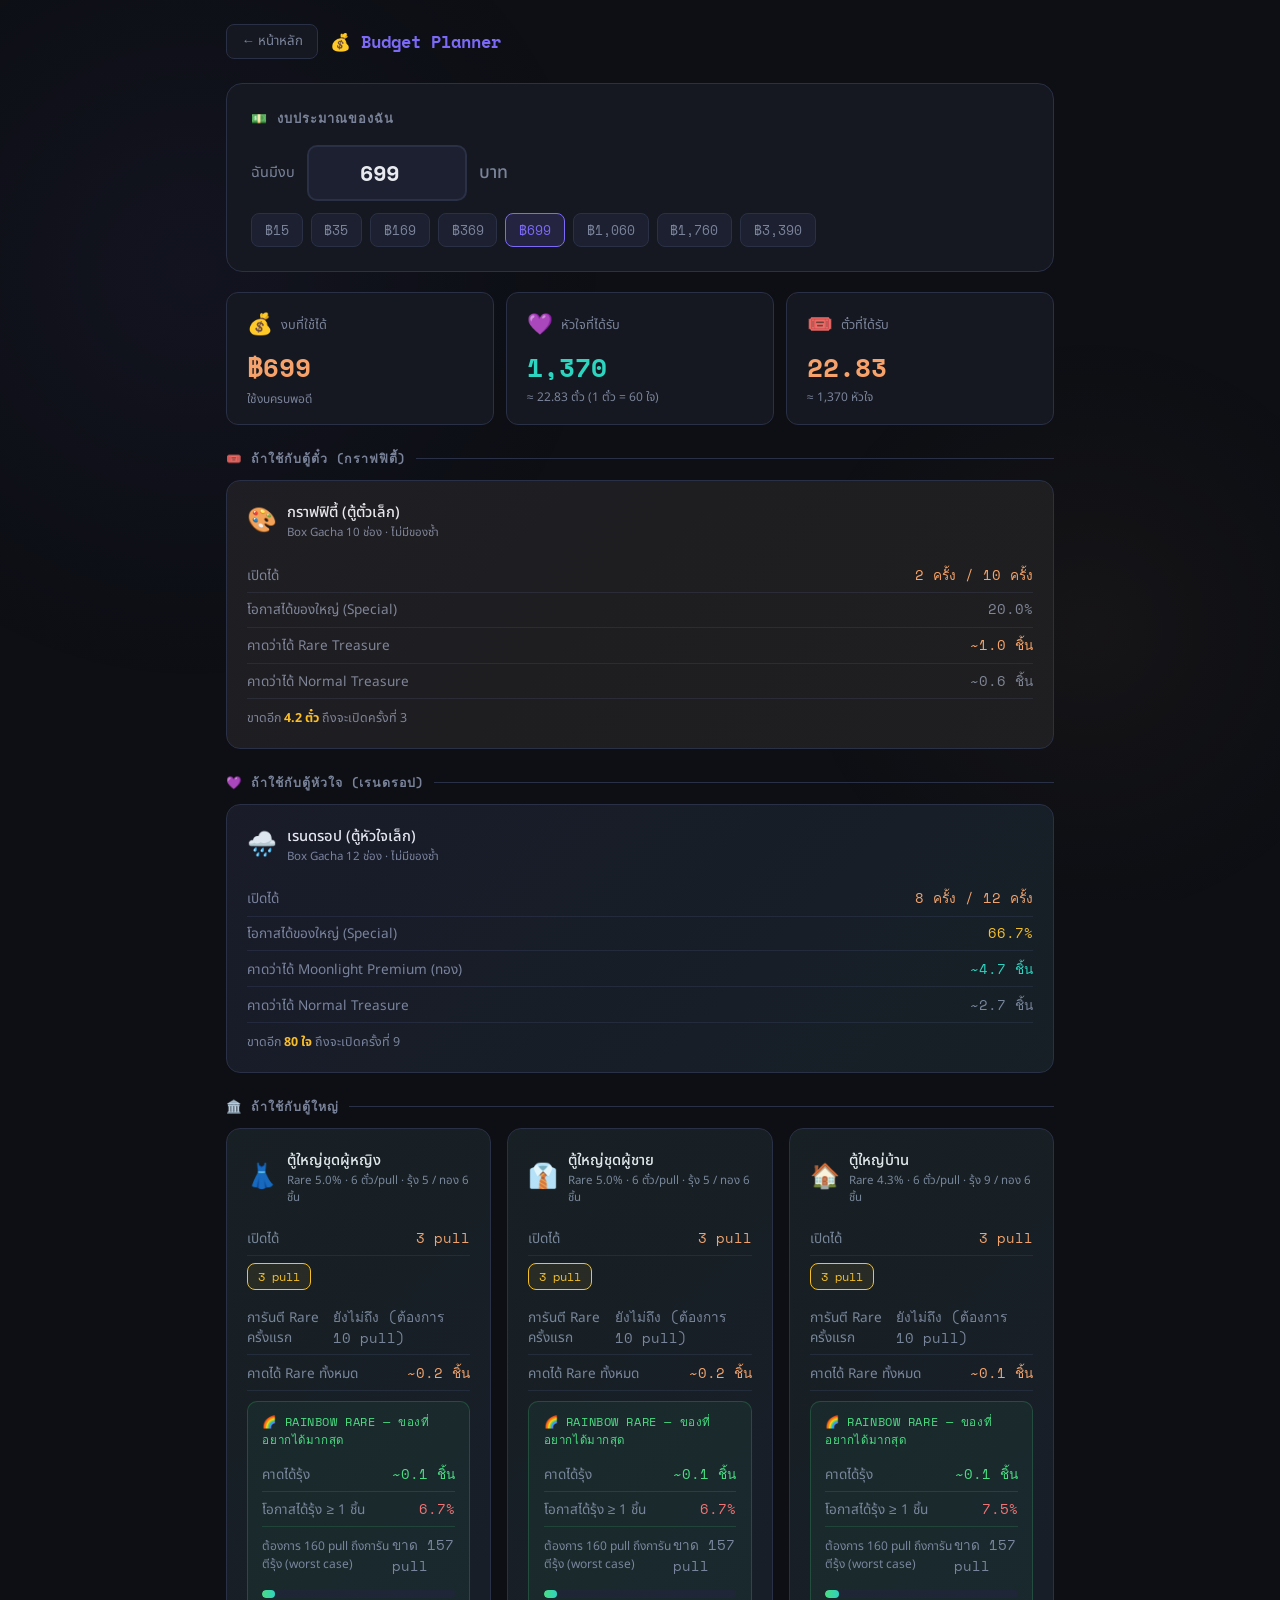
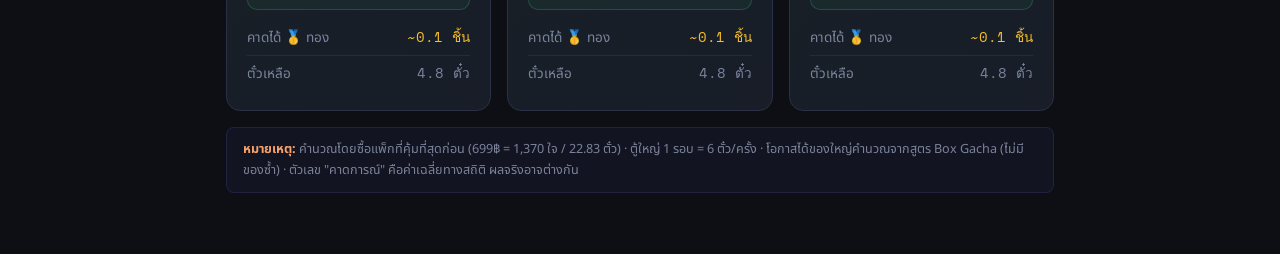
==== budget.html @ 62d53a6c "Add files via upload" ====
<!DOCTYPE html>
<html lang="th">
<head>
<meta charset="UTF-8">
<meta name="viewport" content="width=device-width, initial-scale=1.0">
<title>💰 Budget Planner — Gacha</title>
<link href="https://fonts.googleapis.com/css2?family=Noto+Sans+Thai:wght@300;400;500;700&family=Space+Mono:wght@400;700&display=swap" rel="stylesheet">
<style>
:root{
  --bg:#0d0f14;--surface:#151820;--surface2:#1c2030;--border:#2a3045;
  --accent:#7c6af7;--accent2:#f7a26a;--green:#4ade80;--yellow:#fbbf24;
  --red:#f87171;--teal:#2dd4bf;--pink:#f472b6;--blue:#60a5fa;
  --text:#e8eaf0;--muted:#7a839a;
  --font-th:'Noto Sans Thai',sans-serif;--font-mono:'Space Mono',monospace;
}
*{box-sizing:border-box;margin:0;padding:0}
body{background:var(--bg);color:var(--text);font-family:var(--font-th);min-height:100vh}
body::before{content:'';position:fixed;inset:0;z-index:0;pointer-events:none;
  background:radial-gradient(700px at 15% 30%,rgba(124,106,247,.05),transparent 60%),
             radial-gradient(500px at 85% 70%,rgba(247,162,106,.04),transparent 60%)}
.wrap{position:relative;z-index:1;max-width:860px;margin:0 auto;padding:1.5rem 1rem 4rem}

.nav{display:flex;align-items:center;gap:12px;margin-bottom:1.5rem}
.back{background:var(--surface);border:1px solid var(--border);border-radius:8px;
  padding:.4rem .9rem;color:var(--muted);font-family:var(--font-th);font-size:.83rem;
  cursor:pointer;text-decoration:none;transition:border-color .2s}
.back:hover{border-color:var(--accent);color:var(--text)}
.nav h1{font-family:var(--font-mono);font-size:1.05rem;color:var(--accent)}

/* budget input */
.budget-box{background:var(--surface);border:1px solid var(--border);border-radius:16px;padding:1.5rem;margin-bottom:1.25rem}
.budget-box h2{font-size:.8rem;font-family:var(--font-mono);color:var(--muted);text-transform:uppercase;letter-spacing:.08em;margin-bottom:1rem}
.budget-row{display:flex;align-items:center;gap:.75rem;flex-wrap:wrap}
.budget-label{font-size:.9rem;color:var(--muted);white-space:nowrap}
.budget-input{background:var(--surface2);border:2px solid var(--border);border-radius:10px;
  padding:.6rem 1rem;color:var(--text);font-family:var(--font-mono);font-size:1.4rem;
  font-weight:700;width:160px;transition:border-color .2s;text-align:center}
.budget-input:focus{outline:none;border-color:var(--accent)}
.budget-unit{font-size:1.1rem;font-weight:500;color:var(--muted)}
.preset-row{display:flex;gap:.5rem;flex-wrap:wrap;margin-top:.75rem}
.preset{background:var(--surface2);border:1px solid var(--border);border-radius:8px;
  padding:.35rem .8rem;font-size:.82rem;color:var(--muted);cursor:pointer;transition:all .2s;font-family:var(--font-mono)}
.preset:hover{border-color:var(--accent);color:var(--text)}
.preset.active{background:rgba(124,106,247,.15);border-color:var(--accent);color:var(--accent)}

/* currency result */
.currency-row{display:grid;grid-template-columns:repeat(auto-fit,minmax(180px,1fr));gap:.75rem;margin-bottom:1.25rem}
.cur-card{background:var(--surface);border:1px solid var(--border);border-radius:12px;padding:1rem 1.25rem}
.cur-card .top{display:flex;align-items:center;gap:.5rem;margin-bottom:.5rem}
.cur-card .ico{font-size:1.3rem}
.cur-card .name{font-size:.8rem;color:var(--muted)}
.cur-card .amount{font-family:var(--font-mono);font-size:1.6rem;font-weight:700;color:var(--accent2)}
.cur-card .sub{font-size:.75rem;color:var(--muted);margin-top:2px}

/* section header */
.sec-head{display:flex;align-items:center;gap:.6rem;margin:1.5rem 0 .75rem}
.sec-head h3{font-size:.78rem;font-family:var(--font-mono);color:var(--muted);text-transform:uppercase;letter-spacing:.08em}
.sec-divider{flex:1;height:1px;background:var(--border)}

/* result card */
.result-grid{display:grid;grid-template-columns:repeat(auto-fit,minmax(260px,1fr));gap:1rem;margin-bottom:.5rem}
.rcard{background:var(--surface);border:1px solid var(--border);border-radius:14px;padding:1.25rem;position:relative;overflow:hidden}
.rcard::before{content:'';position:absolute;inset:0;opacity:.04;pointer-events:none}
.rcard.ticket::before{background:linear-gradient(135deg,#f7a26a,#fbbf24)}
.rcard.heart::before{background:linear-gradient(135deg,#7c6af7,#2dd4bf)}
.rcard.big::before{background:linear-gradient(135deg,#4ade80,#60a5fa)}
.rcard-head{display:flex;align-items:center;gap:.6rem;margin-bottom:1rem}
.rcard-ico{font-size:1.5rem}
.rcard-title{font-size:.92rem;font-weight:500}
.rcard-sub{font-size:.72rem;color:var(--muted)}
.row-item{display:flex;justify-content:space-between;align-items:baseline;
  padding:.4rem 0;border-bottom:1px solid rgba(42,48,69,.6);font-size:.85rem}
.row-item:last-child{border-bottom:none}
.row-item .lbl{color:var(--muted)}
.row-item .val{font-family:var(--font-mono);font-weight:500}
.val.good{color:var(--green)}
.val.warn{color:var(--yellow)}
.val.muted{color:var(--muted)}
.val.accent{color:var(--accent2)}
.val.teal{color:var(--teal)}
.val.blue{color:var(--blue)}

/* highlight box */
.highlight-box{background:rgba(74,222,128,.07);border:1px solid rgba(74,222,128,.2);
  border-radius:10px;padding:.7rem 1rem;margin-top:.75rem;font-size:.82rem}
.highlight-box .h-row{display:flex;justify-content:space-between;padding:3px 0;font-size:.82rem}
.highlight-box .h-lbl{color:var(--muted)}
.highlight-box .h-val{font-family:var(--font-mono);color:var(--green);font-weight:700}

/* big box pulls display */
.pulls-display{display:flex;align-items:center;gap:.4rem;flex-wrap:wrap;margin-top:.4rem}
.pull-bubble{background:var(--surface2);border:1px solid var(--border);border-radius:8px;
  padding:3px 10px;font-family:var(--font-mono);font-size:.78rem}
.pull-bubble.full{border-color:var(--green);color:var(--green);background:rgba(74,222,128,.08)}
.pull-bubble.partial{border-color:var(--yellow);color:var(--yellow);background:rgba(251,191,36,.08)}

/* pity tracker within big box */
.pity-bar-wrap{margin-top:.75rem}
.pity-label{font-size:.75rem;color:var(--muted);margin-bottom:.3rem;display:flex;justify-content:space-between}
.pity-bar{height:8px;background:var(--surface2);border-radius:4px;overflow:hidden}
.pity-fill{height:100%;border-radius:4px;background:linear-gradient(90deg,var(--green),var(--yellow));transition:width .5s ease}

/* note */
.note{background:rgba(124,106,247,.06);border:1px solid rgba(124,106,247,.15);
  border-radius:8px;padding:.65rem 1rem;font-size:.79rem;color:var(--muted);margin-top:1rem;line-height:1.7}
.note strong{color:var(--accent2)}
</style>
</head>
<body>
<div class="wrap">
<div class="nav">
  <a class="back" href="index.html">← หน้าหลัก</a>
  <h1>💰 Budget Planner</h1>
</div>

<!-- Budget input -->
<div class="budget-box">
  <h2>💵 งบประมาณของฉัน</h2>
  <div class="budget-row">
    <span class="budget-label">ฉันมีงบ</span>
    <input class="budget-input" type="number" id="budget" value="699" min="0" oninput="calc()">
    <span class="budget-unit">บาท</span>
  </div>
  <div class="preset-row" id="presets"></div>
</div>

<!-- Currency received -->
<div class="currency-row" id="cur-row"></div>

<!-- Ticket box results -->
<div class="sec-head"><h3>🎟️ ถ้าใช้กับตู้ตั๋ว (กราฟฟิตี้)</h3><div class="sec-divider"></div></div>
<div class="result-grid">
  <div class="rcard ticket" id="graffiti-card"></div>
</div>

<!-- Heart box results -->
<div class="sec-head"><h3>💜 ถ้าใช้กับตู้หัวใจ (เรนดรอป)</h3><div class="sec-divider"></div></div>
<div class="result-grid">
  <div class="rcard heart" id="raindrop-card"></div>
</div>

<!-- Big box results -->
<div class="sec-head"><h3>🏛️ ถ้าใช้กับตู้ใหญ่</h3><div class="sec-divider"></div></div>
<div class="result-grid" id="big-cards"></div>

<div class="note">
  <strong>หมายเหตุ:</strong> คำนวณโดยซื้อแพ็กที่คุ้มที่สุดก่อน (699฿ = 1,370 ใจ / 22.83 ตั๋ว) · ตู้ใหญ่ 1 รอบ = 6 ตั๋ว/ครั้ง · โอกาสได้ของใหญ่คำนวณจากสูตร Box Gacha (ไม่มีของซ้ำ) · ตัวเลข "คาดการณ์" คือค่าเฉลี่ยทางสถิติ ผลจริงอาจต่างกัน
</div>
</div>

<script>
// ══════════════════════════════════════════
// PRICE TABLE (from spreadsheet)
// ══════════════════════════════════════════
const PRICE_TABLE = [
  {baht:15,   hearts:20,   tickets:1/3},
  {baht:35,   hearts:60,   tickets:1},
  {baht:169,  hearts:320,  tickets:16/3},
  {baht:369,  hearts:730,  tickets:73/6},
  {baht:699,  hearts:1370, tickets:137/6},
  {baht:1060, hearts:2130, tickets:213/6},
  {baht:1760, hearts:3550, tickets:709/12},
  {baht:3390, hearts:7050, tickets:117.5},
];
// 1 ticket = 60 hearts

// ── Buy with budget: greedy best value ──
function buyWithBudget(budget) {
  let remaining = budget;
  let totalHearts = 0, totalTickets = 0, totalSpent = 0;
  const sorted = [...PRICE_TABLE].sort((a,b) => b.baht - a.baht);
  for (const p of sorted) {
    const n = Math.floor(remaining / p.baht);
    if (n > 0) {
      totalHearts  += n * p.hearts;
      totalTickets += n * p.tickets;
      totalSpent   += n * p.baht;
      remaining    -= n * p.baht;
    }
  }
  return {totalHearts, totalTickets: totalTickets, totalSpent, leftover: budget - totalSpent};
}

// ══════════════════════════════════════════
// BOX GACHA (ticket small box — Graffiti)
// ── 10 draws, no duplicates, 1 Special
// ── tickets per draw: 3,9,15,21,27,33,39,45,45,45
// ══════════════════════════════════════════
const GRAFFITI_COST = [3, 9, 15, 21, 27, 33, 39, 45, 45, 45];
const GRAFFITI_CUMCOST = GRAFFITI_COST.reduce((acc,v,i) => {acc.push((acc[i-1]||0)+v); return acc;}, []);
// Special prob per draw (from sheet): ~10.6% average; guaranteed draw 10
// prob of special at draw k (conditional, given not gotten yet):
// P(special at draw k) = 1/(11-k) theoretically for uniform box
// cumulative prob of getting special by draw k = k/10
const GRAFFITI_TOTAL = 10;
const GRAFFITI_RARE_COUNT = 5; // Rare Treasure per box (Unconventional or Uninhibited)
const GRAFFITI_NORMAL_COUNT = 3;

function graffitiAnalysis(tickets) {
  // how many complete pulls can we afford?
  let pulls = 0;
  let ticketsLeft = tickets;
  for (let i = 0; i < GRAFFITI_CUMCOST.length; i++) {
    if (ticketsLeft >= GRAFFITI_COST[i]) {
      ticketsLeft -= GRAFFITI_COST[i];
      pulls++;
    } else break;
  }
  // partial pull cost
  const nextCost = pulls < GRAFFITI_COST.length ? GRAFFITI_COST[pulls] : null;

  // P(got special within `pulls` draws) for box gacha = pulls/10
  const probSpecial = Math.min(pulls / GRAFFITI_TOTAL, 1);

  // expected items: each pull guarantees 1 non-duplicate item
  // if special obtained → get ALL remaining (full box = 10 items)
  // expected total items = E[items before special] + P(special)*(remaining after special)
  // For box gacha: E[position of special] = (10+1)/2 = 5.5
  // items before special = special_pos - 1 (non-special items already pulled)
  // simplified: expected items gotten in `pulls` draws
  const expectedRare   = pulls >= GRAFFITI_TOTAL ? GRAFFITI_RARE_COUNT : Math.min(pulls * (GRAFFITI_RARE_COUNT / GRAFFITI_TOTAL), GRAFFITI_RARE_COUNT);
  const expectedNormal = pulls >= GRAFFITI_TOTAL ? GRAFFITI_NORMAL_COUNT : Math.min(pulls * (GRAFFITI_NORMAL_COUNT / GRAFFITI_TOTAL), GRAFFITI_NORMAL_COUNT);

  return {pulls, probSpecial, expectedRare, expectedNormal, nextCost, ticketsLeft};
}

// ══════════════════════════════════════════
// BOX GACHA (heart small box — Raindrop)
// ── 12 draws, no duplicates
// ── hearts per draw: 30,60,90,120,150,190,230,270,310,350,390,430
// ══════════════════════════════════════════
const RAINDROP_COST = [30, 60, 90, 120, 150, 190, 230, 270, 310, 350, 390, 430];
const RAINDROP_TOTAL = 12;
const RAINDROP_PREMIUM_COUNT = 7; // Moonlight Premium (ของทอง)
const RAINDROP_NORMAL_COUNT = 4;

function raindropAnalysis(hearts) {
  let pulls = 0;
  let heartsLeft = hearts;
  for (let i = 0; i < RAINDROP_COST.length; i++) {
    if (heartsLeft >= RAINDROP_COST[i]) {
      heartsLeft -= RAINDROP_COST[i];
      pulls++;
    } else break;
  }
  const nextCost = pulls < RAINDROP_COST.length ? RAINDROP_COST[pulls] : null;
  const probSpecial = Math.min(pulls / RAINDROP_TOTAL, 1);
  const expectedPremium = pulls >= RAINDROP_TOTAL ? RAINDROP_PREMIUM_COUNT : Math.min(pulls * (RAINDROP_PREMIUM_COUNT / RAINDROP_TOTAL), RAINDROP_PREMIUM_COUNT);
  const expectedNormal  = pulls >= RAINDROP_TOTAL ? RAINDROP_NORMAL_COUNT  : Math.min(pulls * (RAINDROP_NORMAL_COUNT  / RAINDROP_TOTAL), RAINDROP_NORMAL_COUNT);

  return {pulls, probSpecial, expectedPremium, expectedNormal, nextCost, heartsLeft};
}

// ══════════════════════════════════════════
// BIG BOX GACHA (standard gacha)
// ── costume: Rare 5%, guarantee 10 first / every 25 after
// ── furniture: Rare 4.3%, same guarantee
// ── 6 tickets per pull
// ══════════════════════════════════════════
const BIG_TICKET_COST = 6; // tickets per pull
const BIG_BOXES = [
  {id:'girl',  name:'ตู้ใหญ่ชุดผู้หญิง', icon:'👗', rareRate:0.05,  rareCount:11, rainbowCount:5, goldCount:6,  guarantee1:10, guarantee2:25, color:'accent2'},
  {id:'boy',   name:'ตู้ใหญ่ชุดผู้ชาย',  icon:'👔', rareRate:0.05,  rareCount:11, rainbowCount:5, goldCount:6,  guarantee1:10, guarantee2:25, color:'blue'},
  {id:'house', name:'ตู้ใหญ่บ้าน',        icon:'🏠', rareRate:0.043, rareCount:15, rainbowCount:9, goldCount:6,  guarantee1:10, guarantee2:25, color:'teal'},
];

function bigBoxAnalysis(tickets, box) {
  const totalPulls = Math.floor(tickets / BIG_TICKET_COST);
  if (totalPulls === 0) return null;

  const rounds10 = Math.floor(totalPulls / 10);
  const extraPulls = totalPulls % 10;
  const ticketsUsed = totalPulls * BIG_TICKET_COST;
  const ticketsLeft = tickets - ticketsUsed;

  // Expected Rare count using pity system
  // First 10: guaranteed 1 Rare at pull 10, plus random before
  // After: every 25 guaranteed (unobtained)
  // Simplification: E[Rare per 25 pulls] >= 1 (guaranteed) + random extras
  // E[Rare] = pulls * rareRate (raw) but floor at guarantees
  // More accurate: in 25 pulls with 5% rate, E[natural] = 25*0.05 = 1.25, but guaranteed >=1
  const expectedRareRaw = totalPulls * box.rareRate;
  // guarantee floor: at least 1 per guarantee2 pulls after first 10
  const guaranteeFloor = totalPulls >= box.guarantee1 ? 1 + Math.floor((totalPulls - box.guarantee1) / box.guarantee2) : 0;
  const expectedRare = Math.max(expectedRareRaw, guaranteeFloor);

  // Rainbow vs Gold split
  const rainbowFrac = box.rainbowCount / box.rareCount;
  const goldFrac    = box.goldCount    / box.rareCount;
  const expectedRainbow = expectedRare * rainbowFrac;
  const expectedGold    = expectedRare * goldFrac;

  // P(at least 1 rainbow) — each Rare has rainbowFrac chance of being rainbow
  // P(no rainbow in N rares) = (goldFrac)^N  →  P(at least 1) = 1 - (goldFrac)^N
  const probAtLeast1Rainbow = expectedRare > 0
    ? 1 - Math.pow(1 - rainbowFrac, Math.max(1, Math.round(expectedRare)))
    : 0;

  // P(at least 1 rainbow) from raw pulls perspective (each pull: P(rainbow) = rareRate * rainbowFrac)
  const rainbowPerPull = box.rareRate * rainbowFrac;
  const probRainbowFromPulls = 1 - Math.pow(1 - rainbowPerPull, totalPulls);

  // guarantee info
  const pityAfter10 = totalPulls >= box.guarantee1 ? Math.floor((totalPulls - box.guarantee1) / box.guarantee2) : 0;

  // pulls needed to guarantee at least 1 rainbow (worst case: all garanteed rares are gold)
  // with guarantee every 25, rainbow guaranteed after: guarantee1 + goldCount * guarantee2 pulls (worst case)
  const pullsToGuarRainbow = box.guarantee1 + box.goldCount * box.guarantee2;

  return {totalPulls, rounds10, extraPulls, ticketsUsed, ticketsLeft,
    expectedRare, expectedRainbow, expectedGold,
    probAtLeast1Rainbow, probRainbowFromPulls, pullsToGuarRainbow,
    pityAfter10, guaranteeFloor};
}

// ══════════════════════════════════════════
// RENDER
// ══════════════════════════════════════════
const PRESETS = [15, 35, 169, 369, 699, 1060, 1760, 3390];

function fmt(n, dec=0) {
  if (dec > 0) return Number(n).toFixed(dec);
  return Math.round(n).toLocaleString('th-TH');
}
function pct(p) { return (p*100).toFixed(1)+'%'; }

function row(lbl, val, cls='') {
  return `<div class="row-item"><span class="lbl">${lbl}</span><span class="val ${cls}">${val}</span></div>`;
}

function calc() {
  const budget = parseFloat(document.getElementById('budget').value) || 0;

  // presets
  document.querySelectorAll('.preset').forEach(p => {
    p.classList.toggle('active', +p.dataset.v === budget);
  });

  const {totalHearts, totalTickets, totalSpent, leftover} = buyWithBudget(budget);

  // currency cards
  document.getElementById('cur-row').innerHTML = `
    <div class="cur-card">
      <div class="top"><span class="ico">💰</span><span class="name">งบที่ใช้ได้</span></div>
      <div class="amount">฿${fmt(totalSpent)}</div>
      <div class="sub">${leftover > 0 ? `เงินเหลือ ฿${fmt(leftover)}` : 'ใช้งบครบพอดี'}</div>
    </div>
    <div class="cur-card">
      <div class="top"><span class="ico">💜</span><span class="name">หัวใจที่ได้รับ</span></div>
      <div class="amount" style="color:var(--teal)">${fmt(totalHearts)}</div>
      <div class="sub">≈ ${(totalTickets).toFixed(2)} ตั๋ว (1 ตั๋ว = 60 ใจ)</div>
    </div>
    <div class="cur-card">
      <div class="top"><span class="ico">🎟️</span><span class="name">ตั๋วที่ได้รับ</span></div>
      <div class="amount">${totalTickets.toFixed(2)}</div>
      <div class="sub">≈ ${fmt(totalHearts)} หัวใจ</div>
    </div>
  `;

  // Graffiti
  const g = graffitiAnalysis(totalTickets);
  document.getElementById('graffiti-card').innerHTML = `
    <div class="rcard-head">
      <span class="rcard-ico">🎨</span>
      <div><div class="rcard-title">กราฟฟิตี้ (ตู้ตั๋วเล็ก)</div>
      <div class="rcard-sub">Box Gacha 10 ช่อง · ไม่มีของซ้ำ</div></div>
    </div>
    ${row('เปิดได้', `${g.pulls} ครั้ง / 10 ครั้ง`, g.pulls >= 10 ? 'good' : 'accent')}
    ${row('โอกาสได้ของใหญ่ (Special)', pct(g.probSpecial), g.probSpecial >= 1 ? 'good' : g.probSpecial >= 0.5 ? 'warn' : 'muted')}
    ${row('คาดว่าได้ Rare Treasure', `~${fmt(g.expectedRare,1)} ชิ้น`, 'accent')}
    ${row('คาดว่าได้ Normal Treasure', `~${fmt(g.expectedNormal,1)} ชิ้น`, 'muted')}
    ${g.pulls >= 10
      ? `<div class="highlight-box">
          <div class="h-row"><span class="h-lbl">🏆 ครบทุกช่อง!</span><span class="h-val">ได้ของทั้งหมด 10 ชิ้น</span></div>
          <div class="h-row"><span class="h-lbl">ตั๋วเหลือ</span><span class="h-val">${g.ticketsLeft.toFixed(2)} ตั๋ว</span></div>
         </div>`
      : g.nextCost ? `<div style="margin-top:.6rem;font-size:.78rem;color:var(--muted)">ขาดอีก <strong style="color:var(--yellow)">${(g.nextCost - (totalTickets - GRAFFITI_CUMCOST[g.pulls-1]||0)).toFixed(1)} ตั๋ว</strong> ถึงจะเปิดครั้งที่ ${g.pulls+1}</div>` : ''}
  `;

  // Raindrop
  const r = raindropAnalysis(totalHearts);
  document.getElementById('raindrop-card').innerHTML = `
    <div class="rcard-head">
      <span class="rcard-ico">🌧️</span>
      <div><div class="rcard-title">เรนดรอป (ตู้หัวใจเล็ก)</div>
      <div class="rcard-sub">Box Gacha 12 ช่อง · ไม่มีของซ้ำ</div></div>
    </div>
    ${row('เปิดได้', `${r.pulls} ครั้ง / 12 ครั้ง`, r.pulls >= 12 ? 'good' : 'accent')}
    ${row('โอกาสได้ของใหญ่ (Special)', pct(r.probSpecial), r.probSpecial >= 1 ? 'good' : r.probSpecial >= 0.5 ? 'warn' : 'muted')}
    ${row('คาดว่าได้ Moonlight Premium (ทอง)', `~${fmt(r.expectedPremium,1)} ชิ้น`, 'teal')}
    ${row('คาดว่าได้ Normal Treasure', `~${fmt(r.expectedNormal,1)} ชิ้น`, 'muted')}
    ${r.pulls >= 12
      ? `<div class="highlight-box">
          <div class="h-row"><span class="h-lbl">🏆 ครบทุกช่อง!</span><span class="h-val">ได้ของทั้งหมด 12 ชิ้น</span></div>
          <div class="h-row"><span class="h-lbl">ใจเหลือ</span><span class="h-val">${r.heartsLeft} ใจ</span></div>
         </div>`
      : r.nextCost ? `<div style="margin-top:.6rem;font-size:.78rem;color:var(--muted)">ขาดอีก <strong style="color:var(--yellow)">${r.nextCost - (totalHearts - [30,90,180,300,450,640,870,1140,1450,1800,2190][r.pulls-1]||0)} ใจ</strong> ถึงจะเปิดครั้งที่ ${r.pulls+1}</div>` : ''}
  `;

  // Big boxes
  document.getElementById('big-cards').innerHTML = BIG_BOXES.map(box => {
    const b = bigBoxAnalysis(totalTickets, box);
    if (!b) return `<div class="rcard big">
      <div class="rcard-head"><span class="rcard-ico">${box.icon}</span>
      <div><div class="rcard-title">${box.name}</div><div class="rcard-sub">ต้องการ ${BIG_TICKET_COST} ตั๋ว/ครั้ง</div></div></div>
      <div style="color:var(--muted);font-size:.85rem;margin-top:.5rem">ตั๋วไม่พอแม้แต่ 1 pull (ต้องการ ${BIG_TICKET_COST} ตั๋ว)</div>
    </div>`;

    const pullsDisplay = b.rounds10 > 0
      ? `<div class="pulls-display">
          ${Array(b.rounds10).fill(0).map((_,i) => `<span class="pull-bubble full">10 pull</span>`).join('')}
          ${b.extraPulls > 0 ? `<span class="pull-bubble partial">${b.extraPulls} pull</span>` : ''}
         </div>`
      : `<div class="pulls-display"><span class="pull-bubble partial">${b.totalPulls} pull</span></div>`;

    return `<div class="rcard big">
      <div class="rcard-head"><span class="rcard-ico">${box.icon}</span>
      <div><div class="rcard-title">${box.name}</div>
      <div class="rcard-sub">Rare ${(box.rareRate*100).toFixed(1)}% · ${BIG_TICKET_COST} ตั๋ว/pull · รุ้ง ${box.rainbowCount} / ทอง ${box.goldCount} ชิ้น</div></div></div>

      ${row('เปิดได้', `${b.totalPulls} pull`, 'accent')}
      <div style="margin:.3rem 0 .6rem">${pullsDisplay}</div>

      ${row('การันตี Rare ครั้งแรก', b.totalPulls >= box.guarantee1 ? `✓ pull ที่ ${box.guarantee1}` : `ยังไม่ถึง (ต้องการ ${box.guarantee1} pull)`, b.totalPulls >= box.guarantee1 ? 'good' : 'muted')}
      ${b.pityAfter10 > 0 ? row('การันตีจากปิตี้ (ทุก 25 pull)', `+${b.pityAfter10} ครั้ง`, 'good') : ''}
      ${row('คาดได้ Rare ทั้งหมด', `~${fmt(b.expectedRare,1)} ชิ้น`, 'accent')}

      <div style="background:rgba(74,222,128,.06);border:1px solid rgba(74,222,128,.2);border-radius:10px;padding:.7rem .9rem;margin:.6rem 0">
        <div style="font-size:.72rem;color:var(--green);font-family:var(--font-mono);letter-spacing:.05em;margin-bottom:.5rem">🌈 RAINBOW RARE — ของที่อยากได้มากสุด</div>
        <div class="row-item" style="border-color:rgba(74,222,128,.15)"><span class="lbl">คาดได้รุ้ง</span><span class="val good">~${fmt(b.expectedRainbow,1)} ชิ้น</span></div>
        <div class="row-item" style="border-color:rgba(74,222,128,.15)"><span class="lbl">โอกาสได้รุ้ง ≥ 1 ชิ้น</span><span class="val" style="color:${b.probRainbowFromPulls>=0.9?'var(--green)':b.probRainbowFromPulls>=0.5?'var(--yellow)':'var(--red)'}; font-family:var(--font-mono)">${pct(b.probRainbowFromPulls)}</span></div>
        <div class="row-item" style="border-bottom:none"><span class="lbl" style="font-size:.75rem">ต้องการ ${b.pullsToGuarRainbow} pull ถึงการันตีรุ้ง (worst case)</span><span class="val muted">${b.totalPulls >= b.pullsToGuarRainbow ? '✓ ถึงแล้ว' : `ขาด ${b.pullsToGuarRainbow - b.totalPulls} pull`}</span></div>
        <div class="pity-bar" style="margin-top:.5rem"><div class="pity-fill" style="width:${Math.min(100,b.probRainbowFromPulls*100).toFixed(1)}%;background:linear-gradient(90deg,var(--green),var(--teal))"></div></div>
      </div>

      ${row('คาดได้ 🥇 ทอง', `~${fmt(b.expectedGold,1)} ชิ้น`, 'warn')}
      ${b.ticketsLeft > 0 ? row('ตั๋วเหลือ', `${b.ticketsLeft.toFixed(1)} ตั๋ว`, 'muted') : ''}
    </div>`;
  }).join('');
}

// build presets
const presetsEl = document.getElementById('presets');
PRESETS.forEach(v => {
  const b = document.createElement('button');
  b.className = 'preset';
  b.dataset.v = v;
  b.textContent = '฿'+v.toLocaleString();
  b.onclick = () => { document.getElementById('budget').value = v; calc(); };
  presetsEl.appendChild(b);
});

calc();
</script>
</body>
</html>
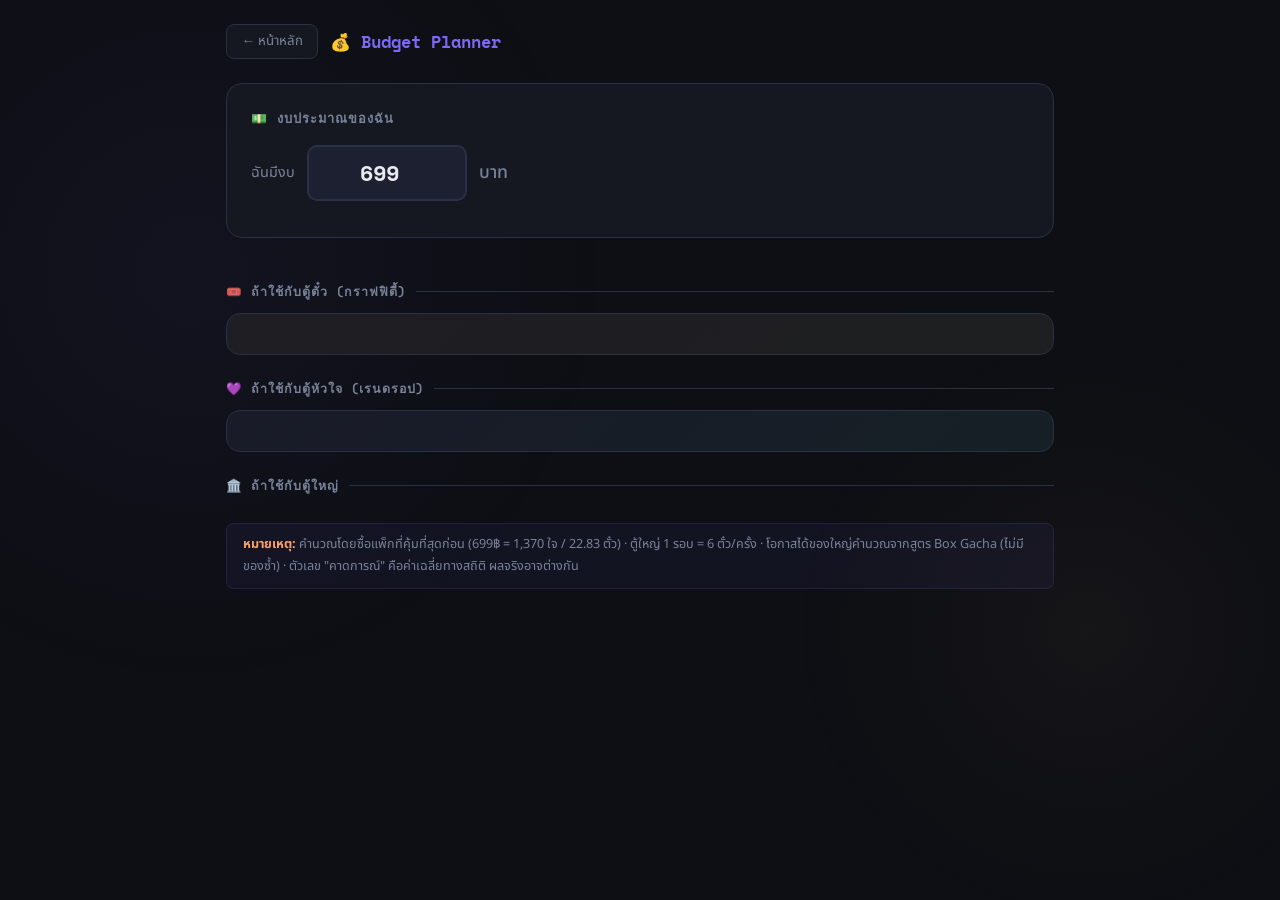
==== commit 78343f1f: "Add files via upload" ====
--- a/budget.html
+++ b/budget.html
@@ -100,6 +100,8 @@
 .pity-bar{height:8px;background:var(--surface2);border-radius:4px;overflow:hidden}
 .pity-fill{height:100%;border-radius:4px;background:linear-gradient(90deg,var(--green),var(--yellow));transition:width .5s ease}
 
+
+
 /* note */
 .note{background:rgba(124,106,247,.06);border:1px solid rgba(124,106,247,.15);
   border-radius:8px;padding:.65rem 1rem;font-size:.79rem;color:var(--muted);margin-top:1rem;line-height:1.7}
@@ -124,6 +126,8 @@
   <div class="preset-row" id="presets"></div>
 </div>
 
+
+
 <!-- Currency received -->
 <div class="currency-row" id="cur-row"></div>
 
@@ -161,8 +165,10 @@
   {baht:1060, hearts:2130, tickets:213/6},
   {baht:1760, hearts:3550, tickets:709/12},
   {baht:3390, hearts:7050, tickets:117.5},
-];
-// 1 ticket = 60 hearts
+];));
+  buildPriceEditor();
+  calc();
+}
 
 // ── Buy with budget: greedy best value ──
 function buyWithBudget(budget) {
@@ -186,26 +192,27 @@
 // ── 10 draws, no duplicates, 1 Special
 // ── tickets per draw: 3,9,15,21,27,33,39,45,45,45
 // ══════════════════════════════════════════
-const GRAFFITI_COST = [3, 9, 15, 21, 27, 33, 39, 45, 45, 45];
-const GRAFFITI_CUMCOST = GRAFFITI_COST.reduce((acc,v,i) => {acc.push((acc[i-1]||0)+v); return acc;}, []);
-// Special prob per draw (from sheet): ~10.6% average; guaranteed draw 10
-// prob of special at draw k (conditional, given not gotten yet):
-// P(special at draw k) = 1/(11-k) theoretically for uniform box
-// cumulative prob of getting special by draw k = k/10
+const GRAFFITI_COST = [3, 9, 15, 21, 27, 33, 39, 45, 45, 45]; // ตั๋วต่อ pull (จากชีต)
 const GRAFFITI_TOTAL = 10;
-const GRAFFITI_RARE_COUNT = 5; // Rare Treasure per box (Unconventional or Uninhibited)
+const GRAFFITI_RARE_COUNT = 6;   // Rare: 6 ชิ้น → Special(1)+Rare(6)+Normal(3) = 10
 const GRAFFITI_NORMAL_COUNT = 3;
 
 function graffitiAnalysis(tickets) {
-  // how many complete pulls can we afford?
-  let pulls = 0;
-  let ticketsLeft = tickets;
-  for (let i = 0; i < GRAFFITI_CUMCOST.length; i++) {
-    if (ticketsLeft >= GRAFFITI_COST[i]) {
-      ticketsLeft -= GRAFFITI_COST[i];
-      pulls++;
-    } else break;
+  const cumCost = GRAFFITI_COST.reduce((acc,v,i) => { acc.push((acc[i-1]||0)+v); return acc; }, []);
+  let pulls = 0, remaining = tickets;
+  for (let i = 0; i < GRAFFITI_COST.length; i++) {
+    if (remaining >= GRAFFITI_COST[i]) { remaining -= GRAFFITI_COST[i]; pulls++; }
+    else break;
   }
+  const ticketsUsed = pulls > 0 ? cumCost[pulls-1] : 0;
+  const ticketsLeft = tickets - ticketsUsed;
+  const nextCost = pulls < GRAFFITI_COST.length ? GRAFFITI_COST[pulls] : null;
+  const ticketsToNext = nextCost ? +(nextCost - ticketsLeft).toFixed(2) : 0;
+  const probSpecial = Math.min(pulls / GRAFFITI_TOTAL, 1);
+  const expectedRare   = pulls >= GRAFFITI_TOTAL ? GRAFFITI_RARE_COUNT   : Math.min(pulls * GRAFFITI_RARE_COUNT   / GRAFFITI_TOTAL, GRAFFITI_RARE_COUNT);
+  const expectedNormal = pulls >= GRAFFITI_TOTAL ? GRAFFITI_NORMAL_COUNT : Math.min(pulls * GRAFFITI_NORMAL_COUNT / GRAFFITI_TOTAL, GRAFFITI_NORMAL_COUNT);
+  return {pulls, probSpecial, expectedRare, expectedNormal, nextCost, ticketsLeft, ticketsToNext};
+}
   // partial pull cost
   const nextCost = pulls < GRAFFITI_COST.length ? GRAFFITI_COST[pulls] : null;
 
@@ -235,20 +242,22 @@
 const RAINDROP_NORMAL_COUNT = 4;
 
 function raindropAnalysis(hearts) {
+  // คำนวณ cumulative cost จาก array โดยตรง ไม่ hardcode
+  const cumCost = RAINDROP_COST.reduce((acc, v, i) => { acc.push((acc[i-1]||0) + v); return acc; }, []);
   let pulls = 0;
   let heartsLeft = hearts;
   for (let i = 0; i < RAINDROP_COST.length; i++) {
-    if (heartsLeft >= RAINDROP_COST[i]) {
-      heartsLeft -= RAINDROP_COST[i];
-      pulls++;
-    } else break;
+    if (heartsLeft >= RAINDROP_COST[i]) { heartsLeft -= RAINDROP_COST[i]; pulls++; }
+    else break;
   }
   const nextCost = pulls < RAINDROP_COST.length ? RAINDROP_COST[pulls] : null;
+  const heartsUsed = pulls > 0 ? cumCost[pulls-1] : 0;
+  heartsLeft = hearts - heartsUsed;
   const probSpecial = Math.min(pulls / RAINDROP_TOTAL, 1);
   const expectedPremium = pulls >= RAINDROP_TOTAL ? RAINDROP_PREMIUM_COUNT : Math.min(pulls * (RAINDROP_PREMIUM_COUNT / RAINDROP_TOTAL), RAINDROP_PREMIUM_COUNT);
   const expectedNormal  = pulls >= RAINDROP_TOTAL ? RAINDROP_NORMAL_COUNT  : Math.min(pulls * (RAINDROP_NORMAL_COUNT  / RAINDROP_TOTAL), RAINDROP_NORMAL_COUNT);
-
-  return {pulls, probSpecial, expectedPremium, expectedNormal, nextCost, heartsLeft};
+  const heartsToNext = nextCost ? nextCost - (hearts - heartsUsed) : 0;
+  return {pulls, probSpecial, expectedPremium, expectedNormal, nextCost, heartsLeft, heartsToNext, cumCost};
 }
 
 // ══════════════════════════════════════════
@@ -374,7 +383,7 @@
           <div class="h-row"><span class="h-lbl">🏆 ครบทุกช่อง!</span><span class="h-val">ได้ของทั้งหมด 10 ชิ้น</span></div>
           <div class="h-row"><span class="h-lbl">ตั๋วเหลือ</span><span class="h-val">${g.ticketsLeft.toFixed(2)} ตั๋ว</span></div>
          </div>`
-      : g.nextCost ? `<div style="margin-top:.6rem;font-size:.78rem;color:var(--muted)">ขาดอีก <strong style="color:var(--yellow)">${(g.nextCost - (totalTickets - GRAFFITI_CUMCOST[g.pulls-1]||0)).toFixed(1)} ตั๋ว</strong> ถึงจะเปิดครั้งที่ ${g.pulls+1}</div>` : ''}
+      : g.nextCost ? `<div style="margin-top:.6rem;font-size:.78rem;color:var(--muted)">ขาดอีก <strong style="color:var(--yellow)">${g.ticketsToNext} ตั๋ว</strong> ถึงจะเปิดครั้งที่ ${g.pulls+1}</div>` : ''}
   `;
 
   // Raindrop
@@ -394,7 +403,7 @@
           <div class="h-row"><span class="h-lbl">🏆 ครบทุกช่อง!</span><span class="h-val">ได้ของทั้งหมด 12 ชิ้น</span></div>
           <div class="h-row"><span class="h-lbl">ใจเหลือ</span><span class="h-val">${r.heartsLeft} ใจ</span></div>
          </div>`
-      : r.nextCost ? `<div style="margin-top:.6rem;font-size:.78rem;color:var(--muted)">ขาดอีก <strong style="color:var(--yellow)">${r.nextCost - (totalHearts - [30,90,180,300,450,640,870,1140,1450,1800,2190][r.pulls-1]||0)} ใจ</strong> ถึงจะเปิดครั้งที่ ${r.pulls+1}</div>` : ''}
+      : r.nextCost ? `<div style="margin-top:.6rem;font-size:.78rem;color:var(--muted)">ขาดอีก <strong style="color:var(--yellow)">${r.heartsToNext} ใจ</strong> ถึงจะเปิดครั้งที่ ${r.pulls+1}</div>` : ''}
   `;
 
   // Big boxes
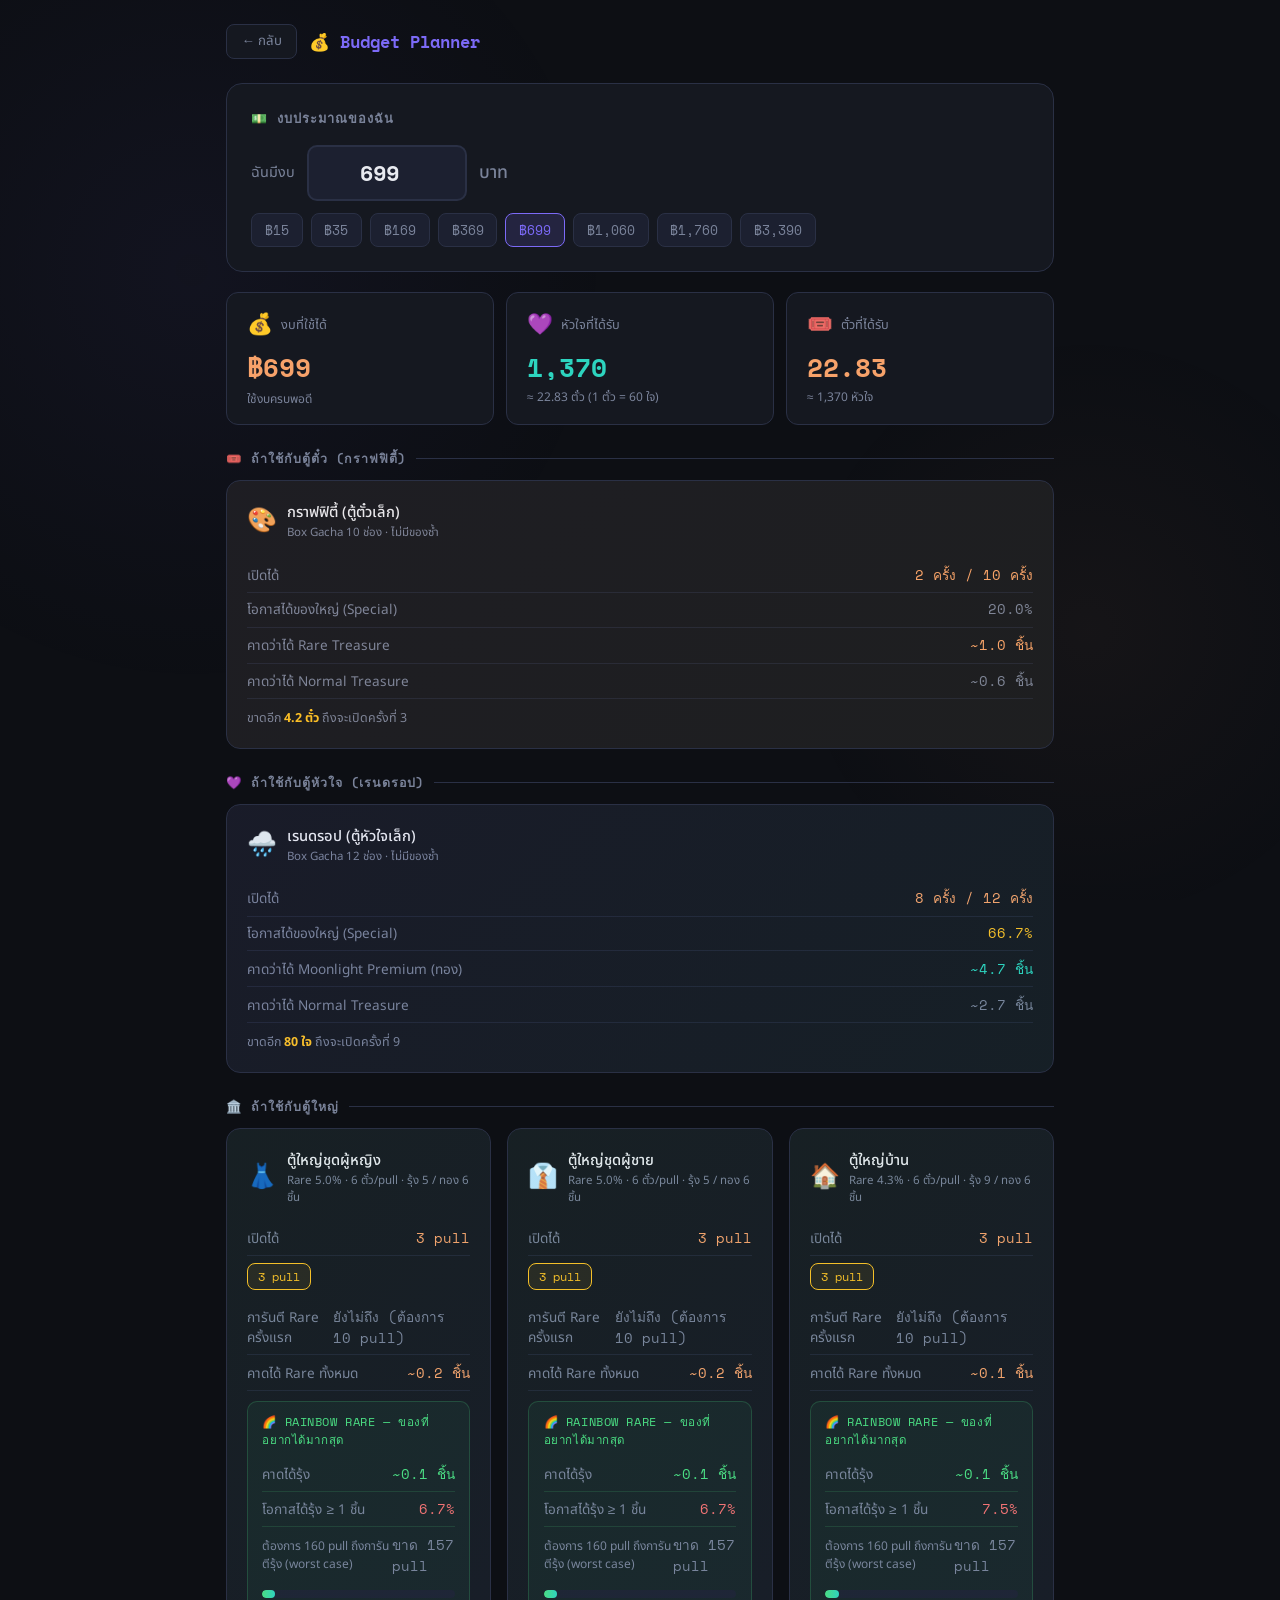
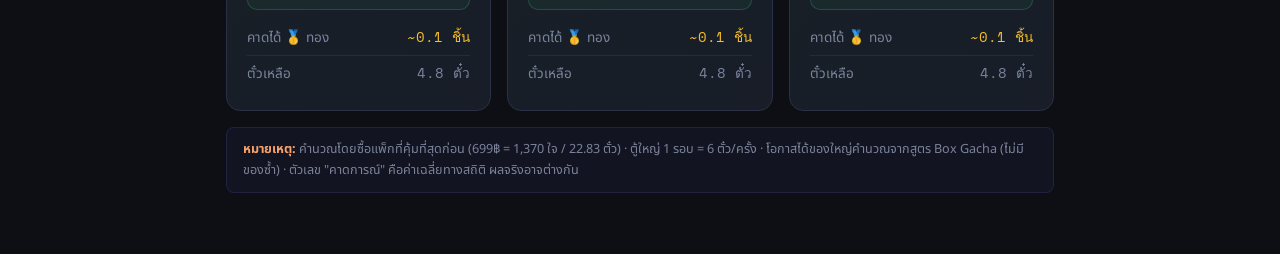
==== commit 577fcbf1: "Add files via upload" ====
--- a/budget.html
+++ b/budget.html
@@ -100,8 +100,6 @@
 .pity-bar{height:8px;background:var(--surface2);border-radius:4px;overflow:hidden}
 .pity-fill{height:100%;border-radius:4px;background:linear-gradient(90deg,var(--green),var(--yellow));transition:width .5s ease}
 
-
-
 /* note */
 .note{background:rgba(124,106,247,.06);border:1px solid rgba(124,106,247,.15);
   border-radius:8px;padding:.65rem 1rem;font-size:.79rem;color:var(--muted);margin-top:1rem;line-height:1.7}
@@ -111,7 +109,7 @@
 <body>
 <div class="wrap">
 <div class="nav">
-  <a class="back" href="index.html">← หน้าหลัก</a>
+  <a class="back" href="index.html">← กลับ</a>
   <h1>💰 Budget Planner</h1>
 </div>
 
@@ -126,8 +124,6 @@
   <div class="preset-row" id="presets"></div>
 </div>
 
-
-
 <!-- Currency received -->
 <div class="currency-row" id="cur-row"></div>
 
@@ -165,10 +161,8 @@
   {baht:1060, hearts:2130, tickets:213/6},
   {baht:1760, hearts:3550, tickets:709/12},
   {baht:3390, hearts:7050, tickets:117.5},
-];));
-  buildPriceEditor();
-  calc();
-}
+];
+// 1 ticket = 60 hearts
 
 // ── Buy with budget: greedy best value ──
 function buyWithBudget(budget) {
@@ -192,27 +186,26 @@
 // ── 10 draws, no duplicates, 1 Special
 // ── tickets per draw: 3,9,15,21,27,33,39,45,45,45
 // ══════════════════════════════════════════
-const GRAFFITI_COST = [3, 9, 15, 21, 27, 33, 39, 45, 45, 45]; // ตั๋วต่อ pull (จากชีต)
+const GRAFFITI_COST = [3, 9, 15, 21, 27, 33, 39, 45, 45, 45];
+const GRAFFITI_CUMCOST = GRAFFITI_COST.reduce((acc,v,i) => {acc.push((acc[i-1]||0)+v); return acc;}, []);
+// Special prob per draw (from sheet): ~10.6% average; guaranteed draw 10
+// prob of special at draw k (conditional, given not gotten yet):
+// P(special at draw k) = 1/(11-k) theoretically for uniform box
+// cumulative prob of getting special by draw k = k/10
 const GRAFFITI_TOTAL = 10;
-const GRAFFITI_RARE_COUNT = 6;   // Rare: 6 ชิ้น → Special(1)+Rare(6)+Normal(3) = 10
+const GRAFFITI_RARE_COUNT = 5; // Rare Treasure per box (Unconventional or Uninhibited)
 const GRAFFITI_NORMAL_COUNT = 3;
 
 function graffitiAnalysis(tickets) {
-  const cumCost = GRAFFITI_COST.reduce((acc,v,i) => { acc.push((acc[i-1]||0)+v); return acc; }, []);
-  let pulls = 0, remaining = tickets;
-  for (let i = 0; i < GRAFFITI_COST.length; i++) {
-    if (remaining >= GRAFFITI_COST[i]) { remaining -= GRAFFITI_COST[i]; pulls++; }
-    else break;
+  // how many complete pulls can we afford?
+  let pulls = 0;
+  let ticketsLeft = tickets;
+  for (let i = 0; i < GRAFFITI_CUMCOST.length; i++) {
+    if (ticketsLeft >= GRAFFITI_COST[i]) {
+      ticketsLeft -= GRAFFITI_COST[i];
+      pulls++;
+    } else break;
   }
-  const ticketsUsed = pulls > 0 ? cumCost[pulls-1] : 0;
-  const ticketsLeft = tickets - ticketsUsed;
-  const nextCost = pulls < GRAFFITI_COST.length ? GRAFFITI_COST[pulls] : null;
-  const ticketsToNext = nextCost ? +(nextCost - ticketsLeft).toFixed(2) : 0;
-  const probSpecial = Math.min(pulls / GRAFFITI_TOTAL, 1);
-  const expectedRare   = pulls >= GRAFFITI_TOTAL ? GRAFFITI_RARE_COUNT   : Math.min(pulls * GRAFFITI_RARE_COUNT   / GRAFFITI_TOTAL, GRAFFITI_RARE_COUNT);
-  const expectedNormal = pulls >= GRAFFITI_TOTAL ? GRAFFITI_NORMAL_COUNT : Math.min(pulls * GRAFFITI_NORMAL_COUNT / GRAFFITI_TOTAL, GRAFFITI_NORMAL_COUNT);
-  return {pulls, probSpecial, expectedRare, expectedNormal, nextCost, ticketsLeft, ticketsToNext};
-}
   // partial pull cost
   const nextCost = pulls < GRAFFITI_COST.length ? GRAFFITI_COST[pulls] : null;
 
@@ -242,22 +235,20 @@
 const RAINDROP_NORMAL_COUNT = 4;
 
 function raindropAnalysis(hearts) {
-  // คำนวณ cumulative cost จาก array โดยตรง ไม่ hardcode
-  const cumCost = RAINDROP_COST.reduce((acc, v, i) => { acc.push((acc[i-1]||0) + v); return acc; }, []);
   let pulls = 0;
   let heartsLeft = hearts;
   for (let i = 0; i < RAINDROP_COST.length; i++) {
-    if (heartsLeft >= RAINDROP_COST[i]) { heartsLeft -= RAINDROP_COST[i]; pulls++; }
-    else break;
+    if (heartsLeft >= RAINDROP_COST[i]) {
+      heartsLeft -= RAINDROP_COST[i];
+      pulls++;
+    } else break;
   }
   const nextCost = pulls < RAINDROP_COST.length ? RAINDROP_COST[pulls] : null;
-  const heartsUsed = pulls > 0 ? cumCost[pulls-1] : 0;
-  heartsLeft = hearts - heartsUsed;
   const probSpecial = Math.min(pulls / RAINDROP_TOTAL, 1);
   const expectedPremium = pulls >= RAINDROP_TOTAL ? RAINDROP_PREMIUM_COUNT : Math.min(pulls * (RAINDROP_PREMIUM_COUNT / RAINDROP_TOTAL), RAINDROP_PREMIUM_COUNT);
   const expectedNormal  = pulls >= RAINDROP_TOTAL ? RAINDROP_NORMAL_COUNT  : Math.min(pulls * (RAINDROP_NORMAL_COUNT  / RAINDROP_TOTAL), RAINDROP_NORMAL_COUNT);
-  const heartsToNext = nextCost ? nextCost - (hearts - heartsUsed) : 0;
-  return {pulls, probSpecial, expectedPremium, expectedNormal, nextCost, heartsLeft, heartsToNext, cumCost};
+
+  return {pulls, probSpecial, expectedPremium, expectedNormal, nextCost, heartsLeft};
 }
 
 // ══════════════════════════════════════════
@@ -383,7 +374,7 @@
           <div class="h-row"><span class="h-lbl">🏆 ครบทุกช่อง!</span><span class="h-val">ได้ของทั้งหมด 10 ชิ้น</span></div>
           <div class="h-row"><span class="h-lbl">ตั๋วเหลือ</span><span class="h-val">${g.ticketsLeft.toFixed(2)} ตั๋ว</span></div>
          </div>`
-      : g.nextCost ? `<div style="margin-top:.6rem;font-size:.78rem;color:var(--muted)">ขาดอีก <strong style="color:var(--yellow)">${g.ticketsToNext} ตั๋ว</strong> ถึงจะเปิดครั้งที่ ${g.pulls+1}</div>` : ''}
+      : g.nextCost ? `<div style="margin-top:.6rem;font-size:.78rem;color:var(--muted)">ขาดอีก <strong style="color:var(--yellow)">${(g.nextCost - (totalTickets - GRAFFITI_CUMCOST[g.pulls-1]||0)).toFixed(1)} ตั๋ว</strong> ถึงจะเปิดครั้งที่ ${g.pulls+1}</div>` : ''}
   `;
 
   // Raindrop
@@ -403,7 +394,7 @@
           <div class="h-row"><span class="h-lbl">🏆 ครบทุกช่อง!</span><span class="h-val">ได้ของทั้งหมด 12 ชิ้น</span></div>
           <div class="h-row"><span class="h-lbl">ใจเหลือ</span><span class="h-val">${r.heartsLeft} ใจ</span></div>
          </div>`
-      : r.nextCost ? `<div style="margin-top:.6rem;font-size:.78rem;color:var(--muted)">ขาดอีก <strong style="color:var(--yellow)">${r.heartsToNext} ใจ</strong> ถึงจะเปิดครั้งที่ ${r.pulls+1}</div>` : ''}
+      : r.nextCost ? `<div style="margin-top:.6rem;font-size:.78rem;color:var(--muted)">ขาดอีก <strong style="color:var(--yellow)">${r.nextCost - (totalHearts - [30,90,180,300,450,640,870,1140,1450,1800,2190][r.pulls-1]||0)} ใจ</strong> ถึงจะเปิดครั้งที่ ${r.pulls+1}</div>` : ''}
   `;
 
   // Big boxes
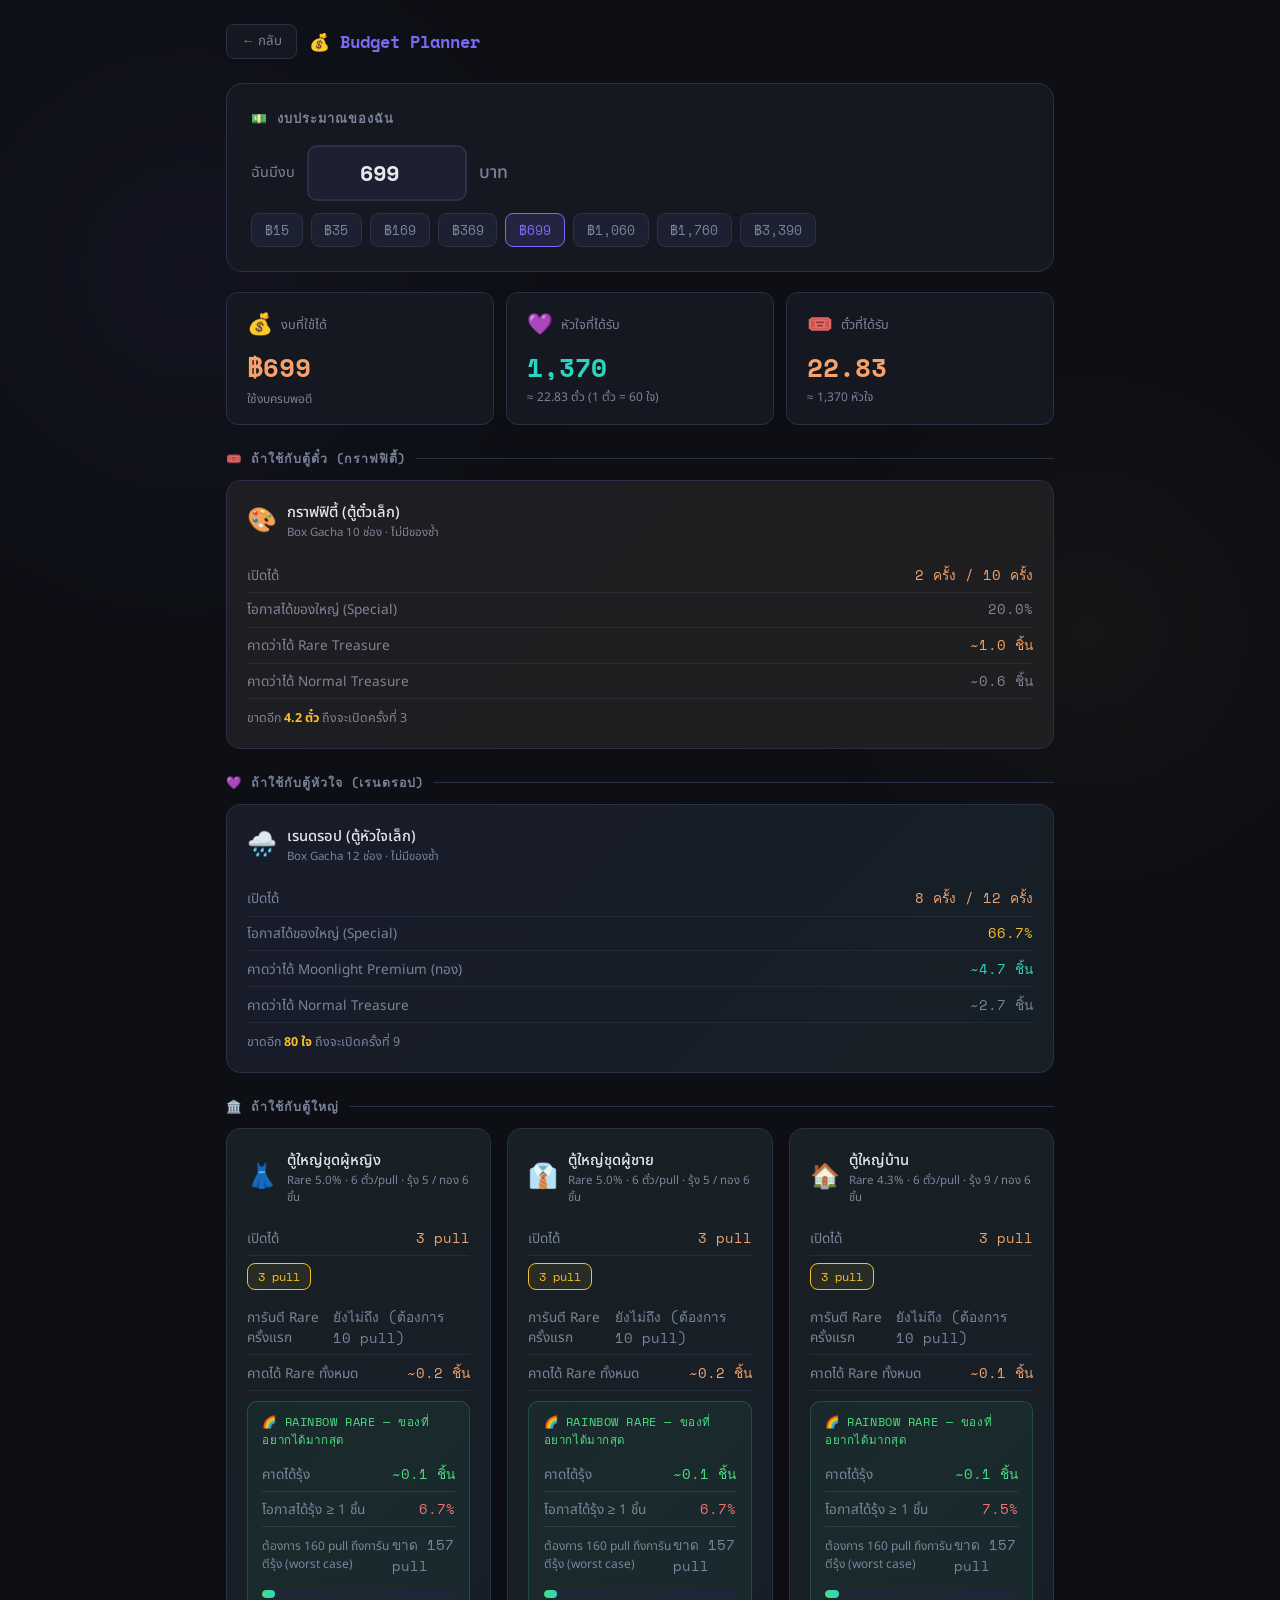
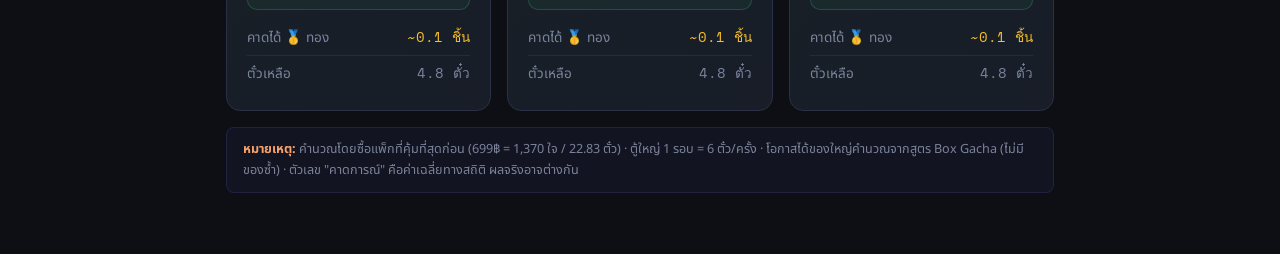
==== commit 1ef6cc74: "Update budget.html" ====
--- a/budget.html
+++ b/budget.html
@@ -178,7 +178,7 @@
       remaining    -= n * p.baht;
     }
   }
-  return {totalHearts, totalTickets: totalTickets, totalSpent, leftover: budget - totalSpent};
+  return {totalHearts, totalTickets, totalSpent, leftover: remaining};
 }
 
 // ══════════════════════════════════════════
@@ -231,6 +231,7 @@
 // ══════════════════════════════════════════
 const RAINDROP_COST = [30, 60, 90, 120, 150, 190, 230, 270, 310, 350, 390, 430];
 const RAINDROP_TOTAL = 12;
+const RAINDROP_CUMCOST = RAINDROP_COST.reduce((acc,v,i)=>{acc.push((acc[i-1]||0)+v);return acc;},[]);
 const RAINDROP_PREMIUM_COUNT = 7; // Moonlight Premium (ของทอง)
 const RAINDROP_NORMAL_COUNT = 4;
 
@@ -319,8 +320,10 @@
 const PRESETS = [15, 35, 169, 369, 699, 1060, 1760, 3390];
 
 function fmt(n, dec=0) {
-  if (dec > 0) return Number(n).toFixed(dec);
-  return Math.round(n).toLocaleString('th-TH');
+  return Number(n).toLocaleString('th-TH', {
+    minimumFractionDigits: dec,
+    maximumFractionDigits: dec
+  });
 }
 function pct(p) { return (p*100).toFixed(1)+'%'; }
 
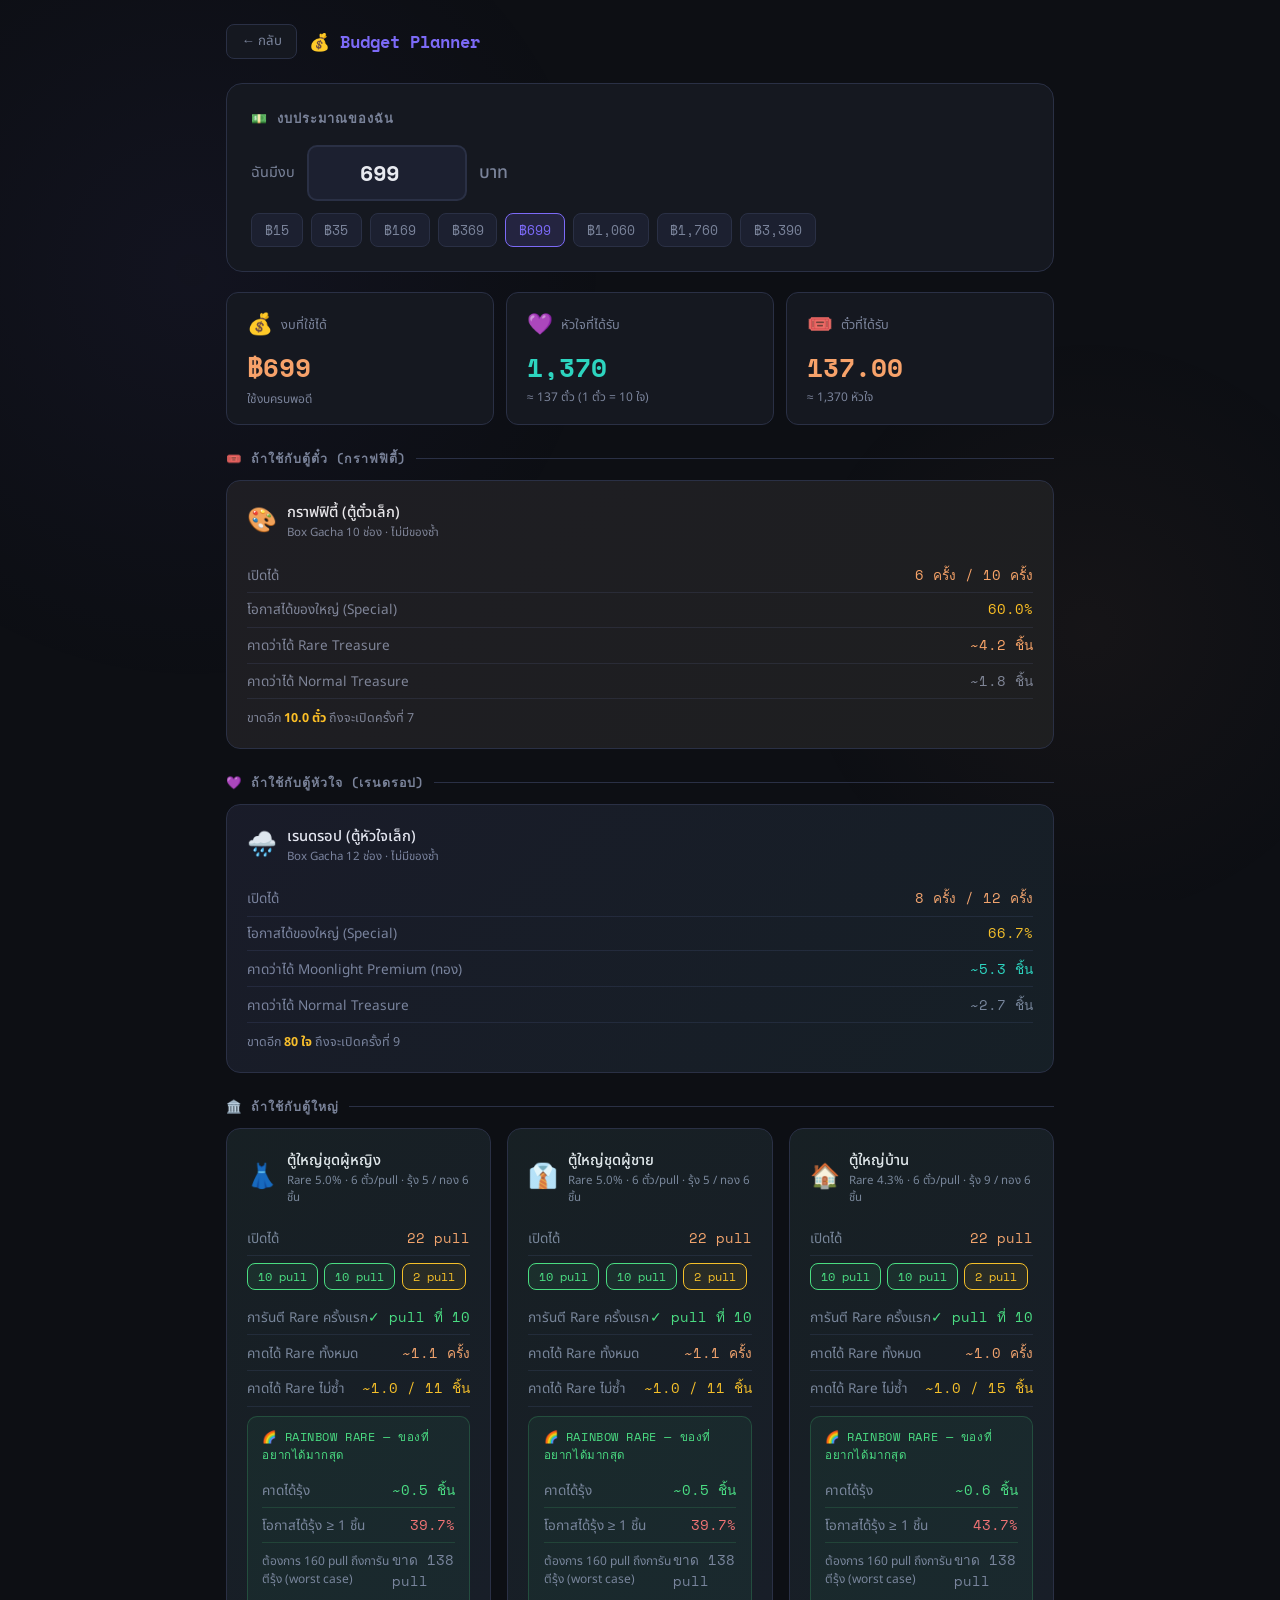
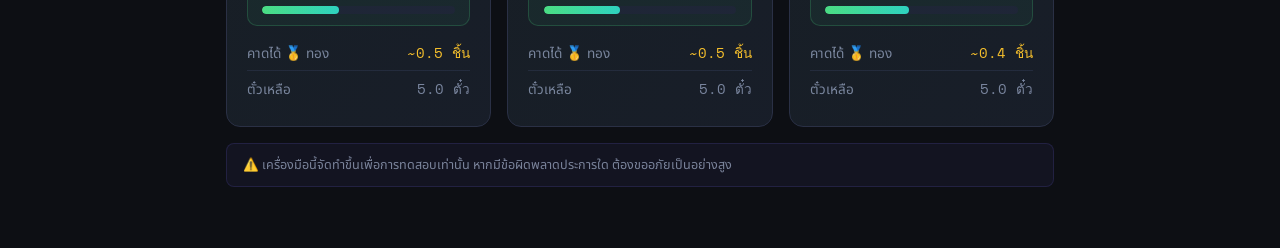
==== commit 977c12fc: "Update budget.html fix" ====
--- a/budget.html
+++ b/budget.html
@@ -143,26 +143,24 @@
 <div class="sec-head"><h3>🏛️ ถ้าใช้กับตู้ใหญ่</h3><div class="sec-divider"></div></div>
 <div class="result-grid" id="big-cards"></div>
 
-<div class="note">
-  <strong>หมายเหตุ:</strong> คำนวณโดยซื้อแพ็กที่คุ้มที่สุดก่อน (699฿ = 1,370 ใจ / 22.83 ตั๋ว) · ตู้ใหญ่ 1 รอบ = 6 ตั๋ว/ครั้ง · โอกาสได้ของใหญ่คำนวณจากสูตร Box Gacha (ไม่มีของซ้ำ) · ตัวเลข "คาดการณ์" คือค่าเฉลี่ยทางสถิติ ผลจริงอาจต่างกัน
+<div class="note">⚠️ เครื่องมือนี้จัดทำขึ้นเพื่อการทดสอบเท่านั้น หากมีข้อผิดพลาดประการใด ต้องขออภัยเป็นอย่างสูง</div>
 </div>
-</div>
 
 <script>
 // ══════════════════════════════════════════
 // PRICE TABLE (from spreadsheet)
 // ══════════════════════════════════════════
 const PRICE_TABLE = [
-  {baht:15,   hearts:20,   tickets:1/3},
-  {baht:35,   hearts:60,   tickets:1},
-  {baht:169,  hearts:320,  tickets:16/3},
-  {baht:369,  hearts:730,  tickets:73/6},
-  {baht:699,  hearts:1370, tickets:137/6},
-  {baht:1060, hearts:2130, tickets:213/6},
-  {baht:1760, hearts:3550, tickets:709/12},
-  {baht:3390, hearts:7050, tickets:117.5},
+  {baht:15,   hearts:20,   tickets:2},
+  {baht:35,   hearts:60,   tickets:6},
+  {baht:169,  hearts:320,  tickets:32},
+  {baht:369,  hearts:730,  tickets:73},
+  {baht:699,  hearts:1370, tickets:137},
+  {baht:1060, hearts:2130, tickets:213},
+  {baht:1760, hearts:3550, tickets:355},
+  {baht:3390, hearts:7050, tickets:705},
 ];
-// 1 ticket = 60 hearts
+// 1 ticket = 10 hearts
 
 // ── Buy with budget: greedy best value ──
 function buyWithBudget(budget) {
@@ -193,7 +191,7 @@
 // P(special at draw k) = 1/(11-k) theoretically for uniform box
 // cumulative prob of getting special by draw k = k/10
 const GRAFFITI_TOTAL = 10;
-const GRAFFITI_RARE_COUNT = 5; // Rare Treasure per box (Unconventional or Uninhibited)
+const GRAFFITI_RARE_COUNT = 7; // Rare items per box
 const GRAFFITI_NORMAL_COUNT = 3;
 
 function graffitiAnalysis(tickets) {
@@ -232,7 +230,7 @@
 const RAINDROP_COST = [30, 60, 90, 120, 150, 190, 230, 270, 310, 350, 390, 430];
 const RAINDROP_TOTAL = 12;
 const RAINDROP_CUMCOST = RAINDROP_COST.reduce((acc,v,i)=>{acc.push((acc[i-1]||0)+v);return acc;},[]);
-const RAINDROP_PREMIUM_COUNT = 7; // Moonlight Premium (ของทอง)
+const RAINDROP_PREMIUM_COUNT = 8; // Rare items per box
 const RAINDROP_NORMAL_COUNT = 4;
 
 function raindropAnalysis(hearts) {
@@ -274,43 +272,53 @@
   const ticketsUsed = totalPulls * BIG_TICKET_COST;
   const ticketsLeft = tickets - ticketsUsed;
 
-  // Expected Rare count using pity system
-  // First 10: guaranteed 1 Rare at pull 10, plus random before
-  // After: every 25 guaranteed (unobtained)
-  // Simplification: E[Rare per 25 pulls] >= 1 (guaranteed) + random extras
-  // E[Rare] = pulls * rareRate (raw) but floor at guarantees
-  // More accurate: in 25 pulls with 5% rate, E[natural] = 25*0.05 = 1.25, but guaranteed >=1
-  const expectedRareRaw = totalPulls * box.rareRate;
-  // guarantee floor: at least 1 per guarantee2 pulls after first 10
-  const guaranteeFloor = totalPulls >= box.guarantee1 ? 1 + Math.floor((totalPulls - box.guarantee1) / box.guarantee2) : 0;
-  const expectedRare = Math.max(expectedRareRaw, guaranteeFloor);
-
-  // Rainbow vs Gold split
+  // ── คำนวณ expectedRare โดยจำลอง pity แบบถูกต้อง ──
+  // Pity rule:
+  //   - 10 pull แรก: การันตี Rare ≥ 1
+  //   - หลังจากนั้น: การันตีทุก 25 pull
+  //   - ออก Rare ใหม่ (ไม่ซ้ำ) → pity รีเซ็ต
+  //   - ออก Rare ซ้ำ → pity นับต่อ
+  // สูตร E[Rare ใน N pull] คำนวณต่อช่วง pity:
+  //   ช่วงแรก (10 pull): E[natural] = 10*rate, guaranteed ≥ 1 → E = max(10*rate, 1) ≈ 1 (rate=5%)
+  //   ช่วงถัดไป (25 pull each): E[natural] = 25*rate = 1.25, guaranteed ≥ 1 → E ≈ 1.25
+  // แต่ Rare ซ้ำทำให้ pity ไม่รีเซ็ต → ช่วง pity จริงๆ สั้นลงถ้าโชคดี ยาวขึ้นถ้าซ้ำ
+  // ใช้ E[Rare] = pulls * rareRate (natural) + pity guarantee (lower bound)
+  const expectedRareNatural = totalPulls * box.rareRate;
+  // pity guarantee: อย่างน้อย 1 ใน 10 pull แรก + 1 ทุก 25 pull หลังจากนั้น
+  const guaranteeFloor = totalPulls >= box.guarantee1
+    ? 1 + Math.floor((totalPulls - box.guarantee1) / box.guarantee2)
+    : 0;
+  // E[Rare] จริงๆ อยู่ระหว่าง natural กับ guarantee (pity ซ้ำทำให้ใกล้ natural มากกว่า)
+  // ใช้ค่าเฉลี่ยถ่วงน้ำหนัก: ถ้า natural > guarantee ใช้ natural, ถ้าต่ำกว่าใช้ guarantee
+  const expectedRare = Math.max(expectedRareNatural, guaranteeFloor);
+
+  // ── unique Rare ที่คาดว่าได้ (Coupon Collector) ──
+  // E[unique จาก N draws กับ K items] = K * (1 - ((K-1)/K)^N)
+  const K = box.rareCount;
+  const expectedUniqueRare = K * (1 - Math.pow((K - 1) / K, Math.round(expectedRare)));
+
+  // Rainbow vs Gold split (จาก unique rare ที่ได้)
   const rainbowFrac = box.rainbowCount / box.rareCount;
   const goldFrac    = box.goldCount    / box.rareCount;
-  const expectedRainbow = expectedRare * rainbowFrac;
-  const expectedGold    = expectedRare * goldFrac;
-
-  // P(at least 1 rainbow) — each Rare has rainbowFrac chance of being rainbow
-  // P(no rainbow in N rares) = (goldFrac)^N  →  P(at least 1) = 1 - (goldFrac)^N
-  const probAtLeast1Rainbow = expectedRare > 0
-    ? 1 - Math.pow(1 - rainbowFrac, Math.max(1, Math.round(expectedRare)))
-    : 0;
-
-  // P(at least 1 rainbow) from raw pulls perspective (each pull: P(rainbow) = rareRate * rainbowFrac)
+  const expectedRainbow = expectedUniqueRare * rainbowFrac;
+  const expectedGold    = expectedUniqueRare * goldFrac;
+
+  // P(ได้ rainbow ≥ 1) จาก pull perspective
   const rainbowPerPull = box.rareRate * rainbowFrac;
   const probRainbowFromPulls = 1 - Math.pow(1 - rainbowPerPull, totalPulls);
 
-  // guarantee info
-  const pityAfter10 = totalPulls >= box.guarantee1 ? Math.floor((totalPulls - box.guarantee1) / box.guarantee2) : 0;
-
-  // pulls needed to guarantee at least 1 rainbow (worst case: all garanteed rares are gold)
-  // with guarantee every 25, rainbow guaranteed after: guarantee1 + goldCount * guarantee2 pulls (worst case)
+  // pity guarantee info
+  const pityAfter10 = totalPulls >= box.guarantee1
+    ? Math.floor((totalPulls - box.guarantee1) / box.guarantee2)
+    : 0;
+
+  // worst case pulls ถึงการันตี rainbow (gold ทั้งหมดออกก่อน + ซ้ำทุกครั้ง)
+  // worst: pity ไม่รีเซ็ต (ซ้ำหมด) จนกว่าจะออก rainbow → guarantee2 * goldCount + guarantee1
   const pullsToGuarRainbow = box.guarantee1 + box.goldCount * box.guarantee2;
 
   return {totalPulls, rounds10, extraPulls, ticketsUsed, ticketsLeft,
-    expectedRare, expectedRainbow, expectedGold,
-    probAtLeast1Rainbow, probRainbowFromPulls, pullsToGuarRainbow,
+    expectedRare, expectedUniqueRare, expectedRainbow, expectedGold,
+    probRainbowFromPulls, pullsToGuarRainbow,
     pityAfter10, guaranteeFloor};
 }
 
@@ -351,7 +359,7 @@
     <div class="cur-card">
       <div class="top"><span class="ico">💜</span><span class="name">หัวใจที่ได้รับ</span></div>
       <div class="amount" style="color:var(--teal)">${fmt(totalHearts)}</div>
-      <div class="sub">≈ ${(totalTickets).toFixed(2)} ตั๋ว (1 ตั๋ว = 60 ใจ)</div>
+      <div class="sub">≈ ${(totalTickets).toFixed(0)} ตั๋ว (1 ตั๋ว = 10 ใจ)</div>
     </div>
     <div class="cur-card">
       <div class="top"><span class="ico">🎟️</span><span class="name">ตั๋วที่ได้รับ</span></div>
@@ -426,7 +434,8 @@
 
       ${row('การันตี Rare ครั้งแรก', b.totalPulls >= box.guarantee1 ? `✓ pull ที่ ${box.guarantee1}` : `ยังไม่ถึง (ต้องการ ${box.guarantee1} pull)`, b.totalPulls >= box.guarantee1 ? 'good' : 'muted')}
       ${b.pityAfter10 > 0 ? row('การันตีจากปิตี้ (ทุก 25 pull)', `+${b.pityAfter10} ครั้ง`, 'good') : ''}
-      ${row('คาดได้ Rare ทั้งหมด', `~${fmt(b.expectedRare,1)} ชิ้น`, 'accent')}
+      ${row('คาดได้ Rare ทั้งหมด', `~${fmt(b.expectedRare,1)} ครั้ง`, 'accent')}
+      ${row('คาดได้ Rare ไม่ซ้ำ', `~${fmt(b.expectedUniqueRare,1)} / ${b.totalPulls >= 0 ? box.rareCount : '?'} ชิ้น`, b.expectedUniqueRare >= box.rareCount * 0.8 ? 'good' : 'warn')}
 
       <div style="background:rgba(74,222,128,.06);border:1px solid rgba(74,222,128,.2);border-radius:10px;padding:.7rem .9rem;margin:.6rem 0">
         <div style="font-size:.72rem;color:var(--green);font-family:var(--font-mono);letter-spacing:.05em;margin-bottom:.5rem">🌈 RAINBOW RARE — ของที่อยากได้มากสุด</div>
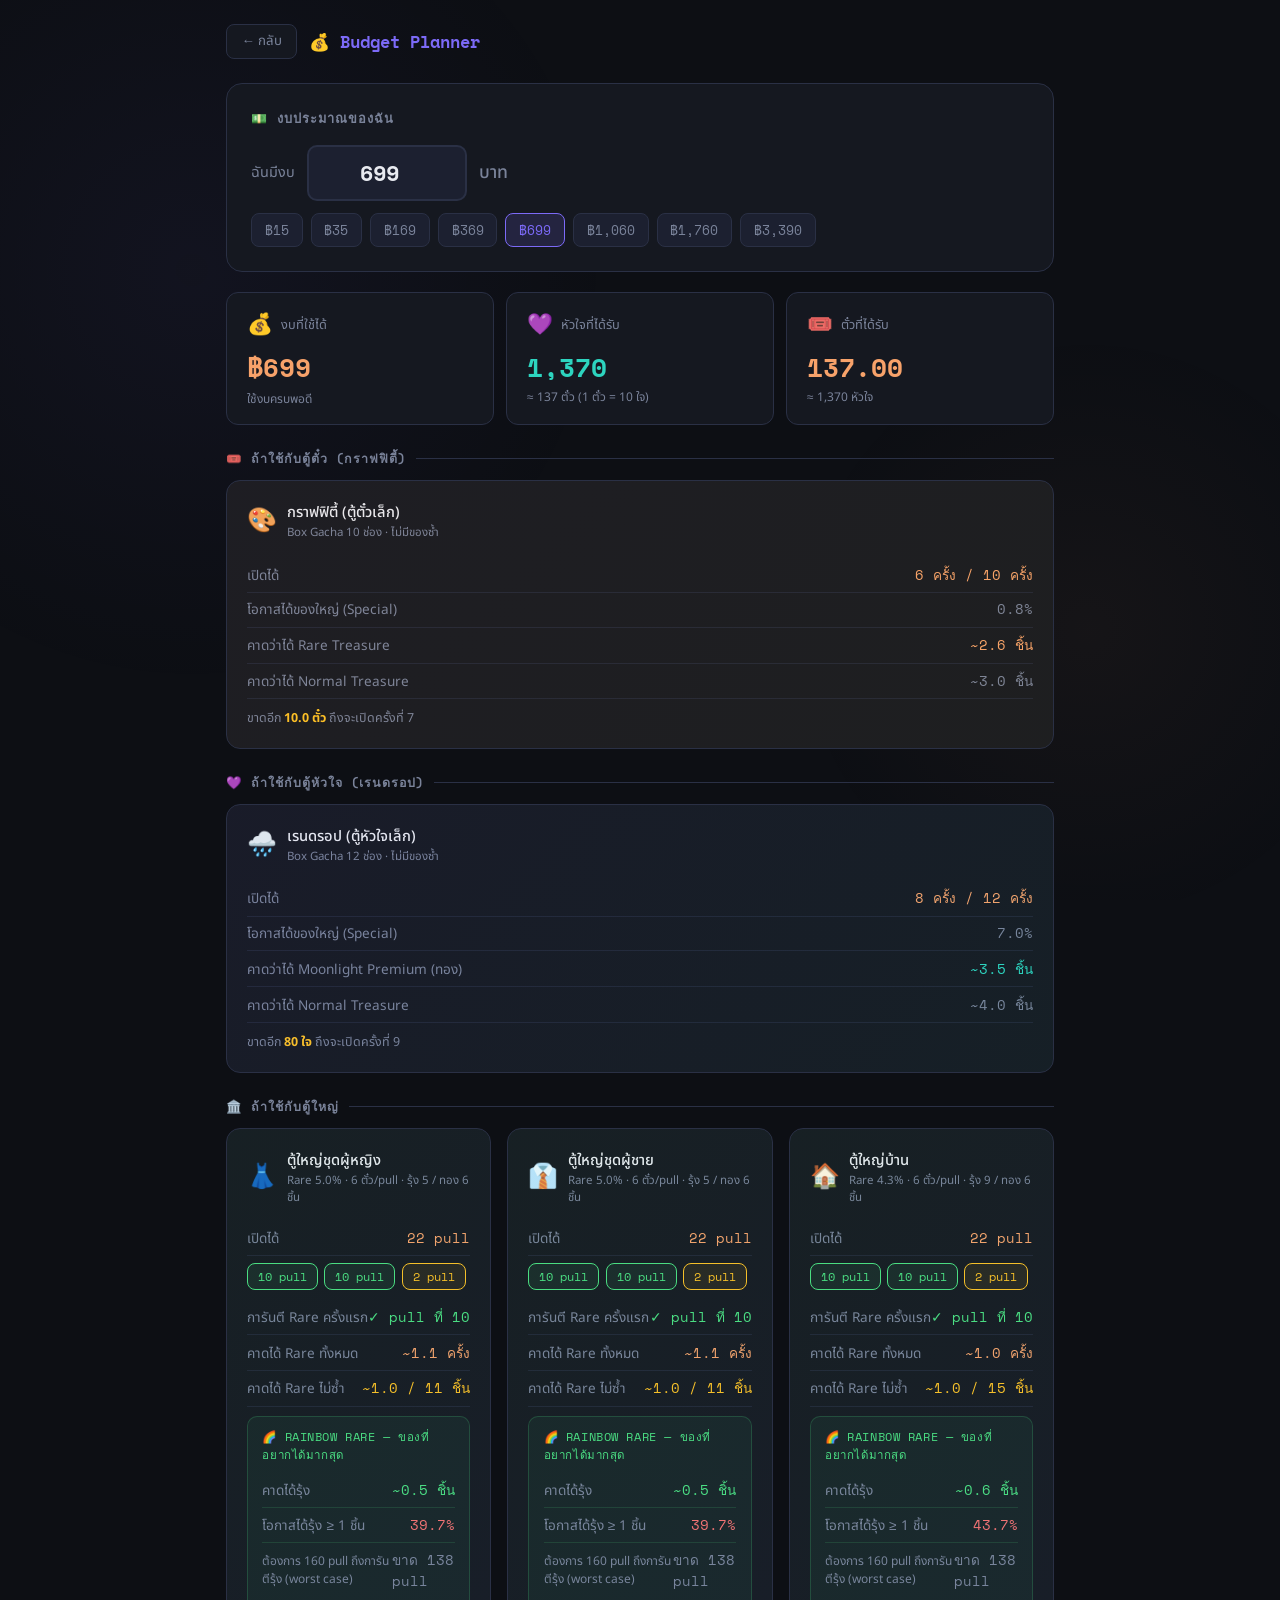
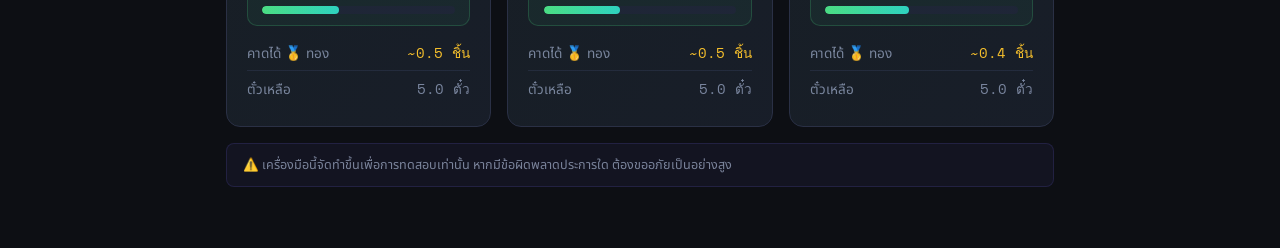
==== commit 32573470: "Update budget.html fix" ====
--- a/budget.html
+++ b/budget.html
@@ -186,38 +186,63 @@
 // ══════════════════════════════════════════
 const GRAFFITI_COST = [3, 9, 15, 21, 27, 33, 39, 45, 45, 45];
 const GRAFFITI_CUMCOST = GRAFFITI_COST.reduce((acc,v,i) => {acc.push((acc[i-1]||0)+v); return acc;}, []);
-// Special prob per draw (from sheet): ~10.6% average; guaranteed draw 10
-// prob of special at draw k (conditional, given not gotten yet):
-// P(special at draw k) = 1/(11-k) theoretically for uniform box
-// cumulative prob of getting special by draw k = k/10
 const GRAFFITI_TOTAL = 10;
-const GRAFFITI_RARE_COUNT = 7; // Rare items per box
-const GRAFFITI_NORMAL_COUNT = 3;
+const GRAFFITI_RARE_COUNT = 7;   // Special(1) + RareT2(1) + RareT1(5)
+const GRAFFITI_NORMAL_COUNT = 3; // NormalT1(2) + NormalT2(1)
+
+// ── P(Special ออก ณ draw k | ยังไม่ได้) จาก Excel ──
+// cumulative P(ได้ Special ภายใน k draws) คำนวณจาก marginal per-draw
+// marginal draw 1-10 (conditional on not yet obtained):
+const GRAFFITI_SPECIAL_MARGINAL = [1.110e-3, 1.110e-3, 1.110e-3, 1.347e-3, 1.664e-3, 1.945e-3, 6.2611e-2, 0.123795, 0.182722, 1.0];
+// cumulative P(Special ≥ 1 ภายใน k pulls)
+const GRAFFITI_SPECIAL_CUM = (() => {
+  let cum = []; let pNot = 1;
+  for (const m of GRAFFITI_SPECIAL_MARGINAL) {
+    pNot *= (1 - m);
+    cum.push(1 - pNot);
+  }
+  cum[9] = 1.0; // draw 10 การันตี
+  return cum;
+})();
+
+// P(ได้ rare tier-2 ภายใน k pulls) — marginal จาก Excel
+const GRAFFITI_RARET2_MARGINAL = [1.7075e-2, 1.8521e-2, 2.0327e-2, 2.6351e-2, 3.6581e-2, 5.5099e-2, 8.0852e-2, 0.126839, 0.485685, 0];
+// P(ได้ rare T1 แต่ละชิ้น ภายใน k pulls) — marginal จาก Excel (5 items, prob เท่ากัน)
+const GRAFFITI_RARET1_MARGINAL  = [8.5375e-2, 8.5086e-2, 8.4725e-2, 1.0250e-1, 1.2577e-1, 1.4456e-1, 1.4424e-1, 1.3222e-1, 5.2215e-2, 0];
 
 function graffitiAnalysis(tickets) {
-  // how many complete pulls can we afford?
   let pulls = 0;
   let ticketsLeft = tickets;
-  for (let i = 0; i < GRAFFITI_CUMCOST.length; i++) {
-    if (ticketsLeft >= GRAFFITI_COST[i]) {
-      ticketsLeft -= GRAFFITI_COST[i];
-      pulls++;
-    } else break;
+  for (let i = 0; i < GRAFFITI_COST.length; i++) {
+    if (ticketsLeft >= GRAFFITI_COST[i]) { ticketsLeft -= GRAFFITI_COST[i]; pulls++; }
+    else break;
   }
-  // partial pull cost
   const nextCost = pulls < GRAFFITI_COST.length ? GRAFFITI_COST[pulls] : null;
 
-  // P(got special within `pulls` draws) for box gacha = pulls/10
-  const probSpecial = Math.min(pulls / GRAFFITI_TOTAL, 1);
-
-  // expected items: each pull guarantees 1 non-duplicate item
-  // if special obtained → get ALL remaining (full box = 10 items)
-  // expected total items = E[items before special] + P(special)*(remaining after special)
-  // For box gacha: E[position of special] = (10+1)/2 = 5.5
-  // items before special = special_pos - 1 (non-special items already pulled)
-  // simplified: expected items gotten in `pulls` draws
-  const expectedRare   = pulls >= GRAFFITI_TOTAL ? GRAFFITI_RARE_COUNT : Math.min(pulls * (GRAFFITI_RARE_COUNT / GRAFFITI_TOTAL), GRAFFITI_RARE_COUNT);
-  const expectedNormal = pulls >= GRAFFITI_TOTAL ? GRAFFITI_NORMAL_COUNT : Math.min(pulls * (GRAFFITI_NORMAL_COUNT / GRAFFITI_TOTAL), GRAFFITI_NORMAL_COUNT);
+  // P(ได้ Special) — ใช้ cumulative จาก Excel table
+  const probSpecial = pulls === 0 ? 0 : GRAFFITI_SPECIAL_CUM[Math.min(pulls - 1, 9)];
+
+  // E[Rare ที่ได้] — คิดจาก P(ออกอย่างน้อย 1 ครั้ง) ของแต่ละ tier สะสม
+  // Special: 1 ชิ้น × P(ได้)
+  // RareT2: 1 ชิ้น × P(ได้ภายใน k pulls)
+  // RareT1: 5 ชิ้น × P(ได้แต่ละชิ้น) — แต่ละชิ้น independent (no-dup)
+  let pNotRareT2 = 1;
+  for (let i = 0; i < pulls && i < 10; i++) pNotRareT2 *= (1 - GRAFFITI_RARET2_MARGINAL[i]);
+  const pRareT2 = Math.min(1, 1 - pNotRareT2);
+
+  let pNotRareT1each = 1;
+  for (let i = 0; i < pulls && i < 10; i++) pNotRareT1each *= (1 - GRAFFITI_RARET1_MARGINAL[i]);
+  const pRareT1each = Math.min(1, 1 - pNotRareT1each);
+
+  const expectedRare = pulls >= GRAFFITI_TOTAL
+    ? GRAFFITI_RARE_COUNT
+    : probSpecial * 1 + pRareT2 * 1 + pRareT1each * 5;
+
+  // E[Normal] = draws - E[Rare drawn] (แต่ละ pull ได้ 1 ชิ้นเสมอ)
+  // ถ้า Special ออก → ได้ทุกชิ้นทันที ดังนั้น E[Normal] ≤ GRAFFITI_NORMAL_COUNT
+  const expectedNormal = pulls >= GRAFFITI_TOTAL
+    ? GRAFFITI_NORMAL_COUNT
+    : Math.min(GRAFFITI_NORMAL_COUNT, Math.max(0, pulls - (probSpecial + pRareT2 + pRareT1each * 5)));
 
   return {pulls, probSpecial, expectedRare, expectedNormal, nextCost, ticketsLeft};
 }
@@ -230,22 +255,55 @@
 const RAINDROP_COST = [30, 60, 90, 120, 150, 190, 230, 270, 310, 350, 390, 430];
 const RAINDROP_TOTAL = 12;
 const RAINDROP_CUMCOST = RAINDROP_COST.reduce((acc,v,i)=>{acc.push((acc[i-1]||0)+v);return acc;},[]);
-const RAINDROP_PREMIUM_COUNT = 8; // Rare items per box
-const RAINDROP_NORMAL_COUNT = 4;
+const RAINDROP_PREMIUM_COUNT = 8; // Special(1)+T2(1)+T1a(3)+T1b(3)
+const RAINDROP_NORMAL_COUNT  = 4; // T1(3)+T2(1)
+
+// Marginal P(Special ณ draw k) จาก Excel
+const RAINDROP_SPECIAL_MARGINAL = [1.110e-3, 1.110e-3, 1.110e-3, 1.110e-3, 1.144e-3, 1.221e-3, 2.0799e-2, 4.3406e-2, 7.0248e-2, 0.102297, 0.139814, 1.0];
+const RAINDROP_SPECIAL_CUM = (() => {
+  let cum = []; let pNot = 1;
+  for (const m of RAINDROP_SPECIAL_MARGINAL) {
+    pNot *= (1 - m);
+    cum.push(1 - pNot);
+  }
+  cum[11] = 1.0;
+  return cum;
+})();
+
+const RAINDROP_PREMIUMT2_MARGINAL  = [1.2064e-2, 1.3399e-2, 1.5112e-2, 1.7415e-2, 2.1092e-2, 2.7544e-2, 4.5336e-2, 7.4076e-2, 0.106974, 0.147208, 0.429007, 0];
+const RAINDROP_PREMIUMT1a_MARGINAL = [6.0319e-2, 6.3652e-2, 6.7643e-2, 7.2538e-2, 8.0379e-2, 9.2210e-2, 0.103648, 0.113685, 0.121984, 0.127335, 5.2763e-2, 0];
+const RAINDROP_PREMIUMT1b_MARGINAL = [0.120639,  0.116861,  0.112299,  0.106636,  0.103332,  0.102152,  9.7895e-2, 8.8650e-2, 7.1680e-2, 4.5682e-2, 1.1440e-2, 0];
 
 function raindropAnalysis(hearts) {
   let pulls = 0;
   let heartsLeft = hearts;
   for (let i = 0; i < RAINDROP_COST.length; i++) {
-    if (heartsLeft >= RAINDROP_COST[i]) {
-      heartsLeft -= RAINDROP_COST[i];
-      pulls++;
-    } else break;
+    if (heartsLeft >= RAINDROP_COST[i]) { heartsLeft -= RAINDROP_COST[i]; pulls++; }
+    else break;
   }
   const nextCost = pulls < RAINDROP_COST.length ? RAINDROP_COST[pulls] : null;
-  const probSpecial = Math.min(pulls / RAINDROP_TOTAL, 1);
-  const expectedPremium = pulls >= RAINDROP_TOTAL ? RAINDROP_PREMIUM_COUNT : Math.min(pulls * (RAINDROP_PREMIUM_COUNT / RAINDROP_TOTAL), RAINDROP_PREMIUM_COUNT);
-  const expectedNormal  = pulls >= RAINDROP_TOTAL ? RAINDROP_NORMAL_COUNT  : Math.min(pulls * (RAINDROP_NORMAL_COUNT  / RAINDROP_TOTAL), RAINDROP_NORMAL_COUNT);
+
+  const probSpecial = pulls === 0 ? 0 : RAINDROP_SPECIAL_CUM[Math.min(pulls - 1, 11)];
+
+  let pNotT2 = 1;
+  for (let i = 0; i < pulls && i < 12; i++) pNotT2 *= (1 - RAINDROP_PREMIUMT2_MARGINAL[i]);
+  const pT2 = Math.min(1, 1 - pNotT2);
+
+  let pNotT1a = 1;
+  for (let i = 0; i < pulls && i < 12; i++) pNotT1a *= (1 - RAINDROP_PREMIUMT1a_MARGINAL[i]);
+  const pT1aEach = Math.min(1, 1 - pNotT1a);
+
+  let pNotT1b = 1;
+  for (let i = 0; i < pulls && i < 12; i++) pNotT1b *= (1 - RAINDROP_PREMIUMT1b_MARGINAL[i]);
+  const pT1bEach = Math.min(1, 1 - pNotT1b);
+
+  const expectedPremium = pulls >= RAINDROP_TOTAL
+    ? RAINDROP_PREMIUM_COUNT
+    : probSpecial * 1 + pT2 * 1 + pT1aEach * 3 + pT1bEach * 3;
+
+  const expectedNormal = pulls >= RAINDROP_TOTAL
+    ? RAINDROP_NORMAL_COUNT
+    : Math.min(RAINDROP_NORMAL_COUNT, Math.max(0, pulls - (probSpecial + pT2 + pT1aEach * 3 + pT1bEach * 3)));
 
   return {pulls, probSpecial, expectedPremium, expectedNormal, nextCost, heartsLeft};
 }
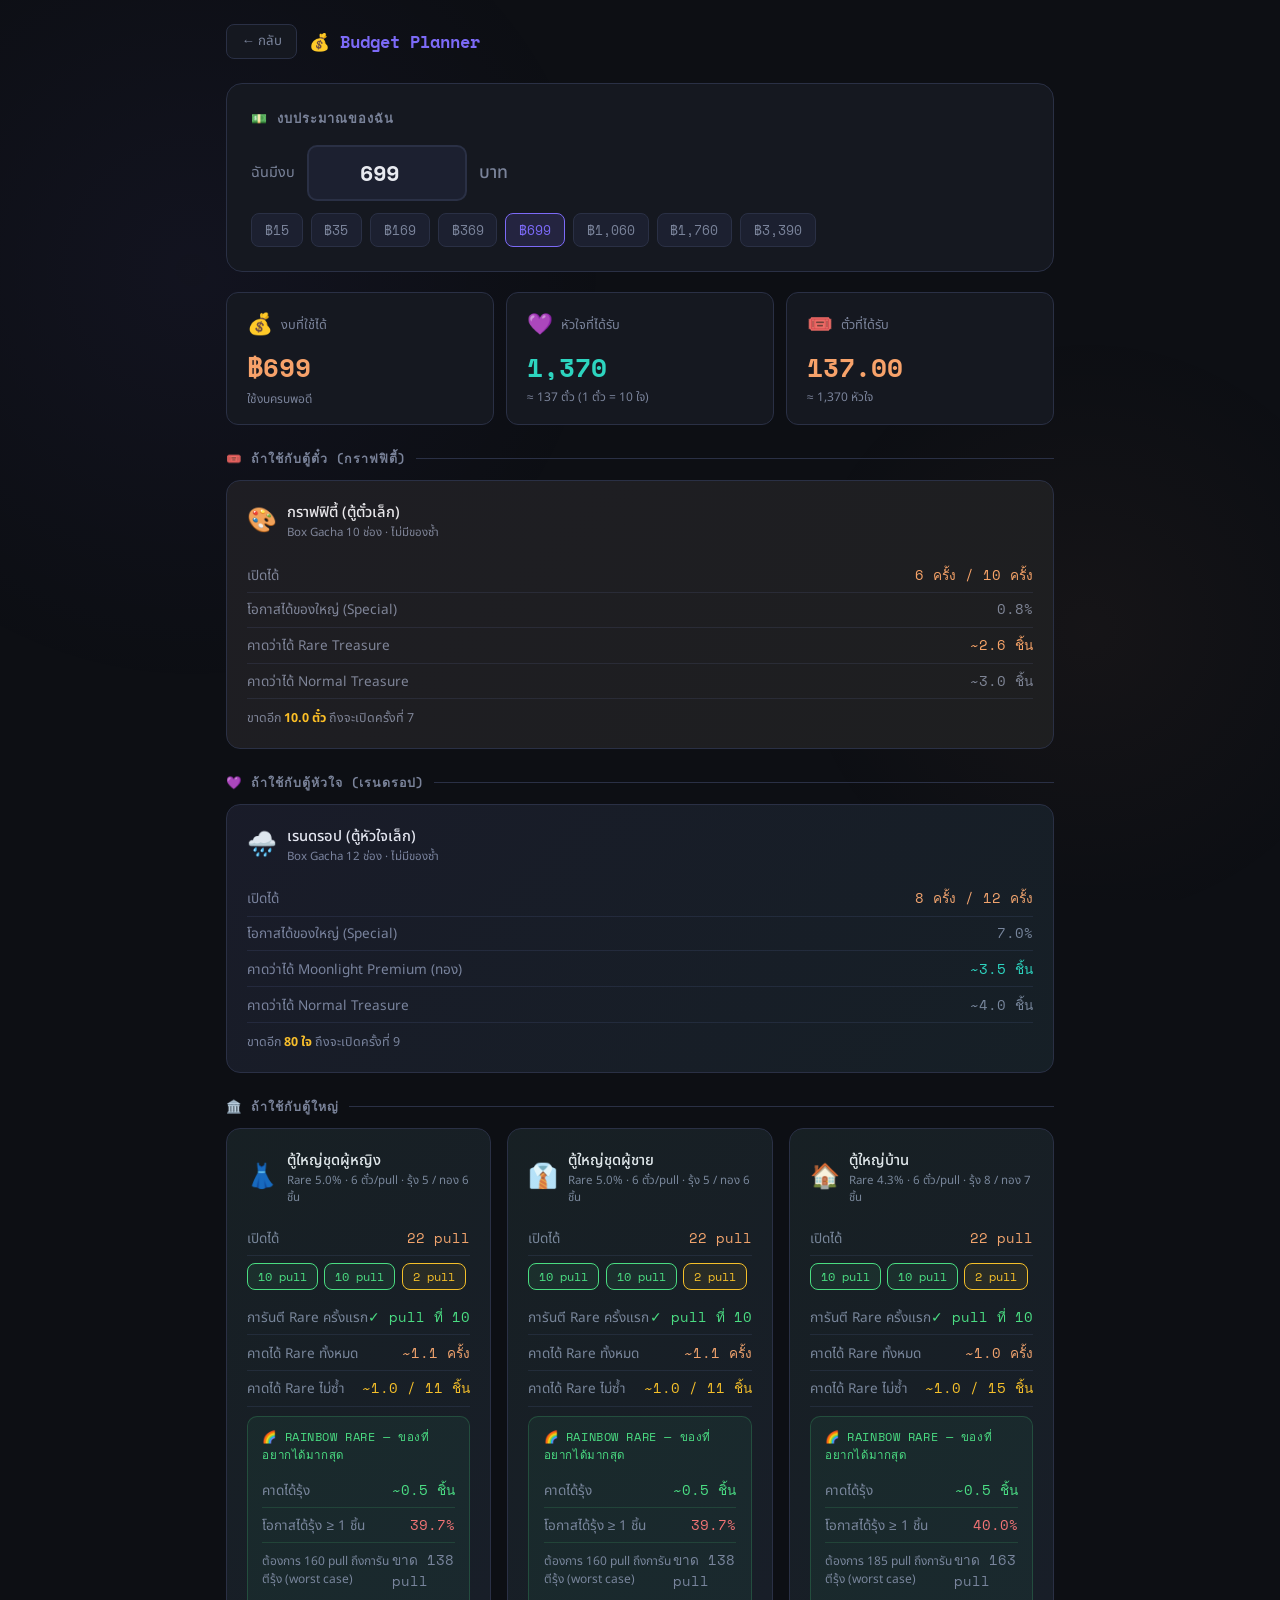
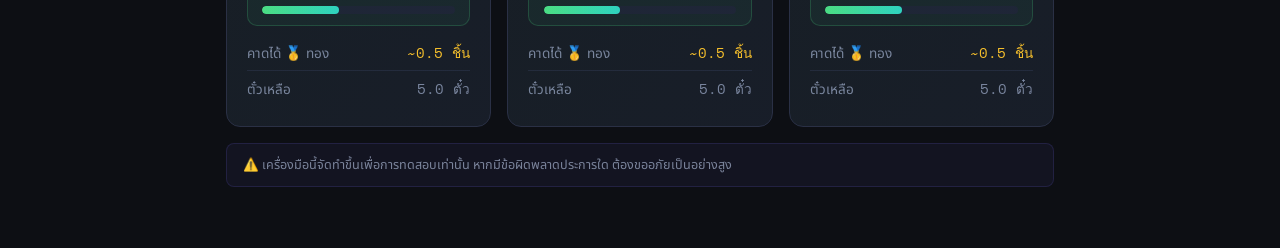
==== commit 3f7db88c: "Update budget.html fix 100 150" ====
--- a/budget.html
+++ b/budget.html
@@ -318,7 +318,7 @@
 const BIG_BOXES = [
   {id:'girl',  name:'ตู้ใหญ่ชุดผู้หญิง', icon:'👗', rareRate:0.05,  rareCount:11, rainbowCount:5, goldCount:6,  guarantee1:10, guarantee2:25, color:'accent2'},
   {id:'boy',   name:'ตู้ใหญ่ชุดผู้ชาย',  icon:'👔', rareRate:0.05,  rareCount:11, rainbowCount:5, goldCount:6,  guarantee1:10, guarantee2:25, color:'blue'},
-  {id:'house', name:'ตู้ใหญ่บ้าน',        icon:'🏠', rareRate:0.043, rareCount:15, rainbowCount:9, goldCount:6,  guarantee1:10, guarantee2:25, color:'teal'},
+  {id:'house', name:'ตู้ใหญ่บ้าน',        icon:'🏠', rareRate:0.043, rareCount:15, rainbowCount:8, goldCount:7,  guarantee1:10, guarantee2:25, color:'teal'},
 ];
 
 function bigBoxAnalysis(tickets, box) {
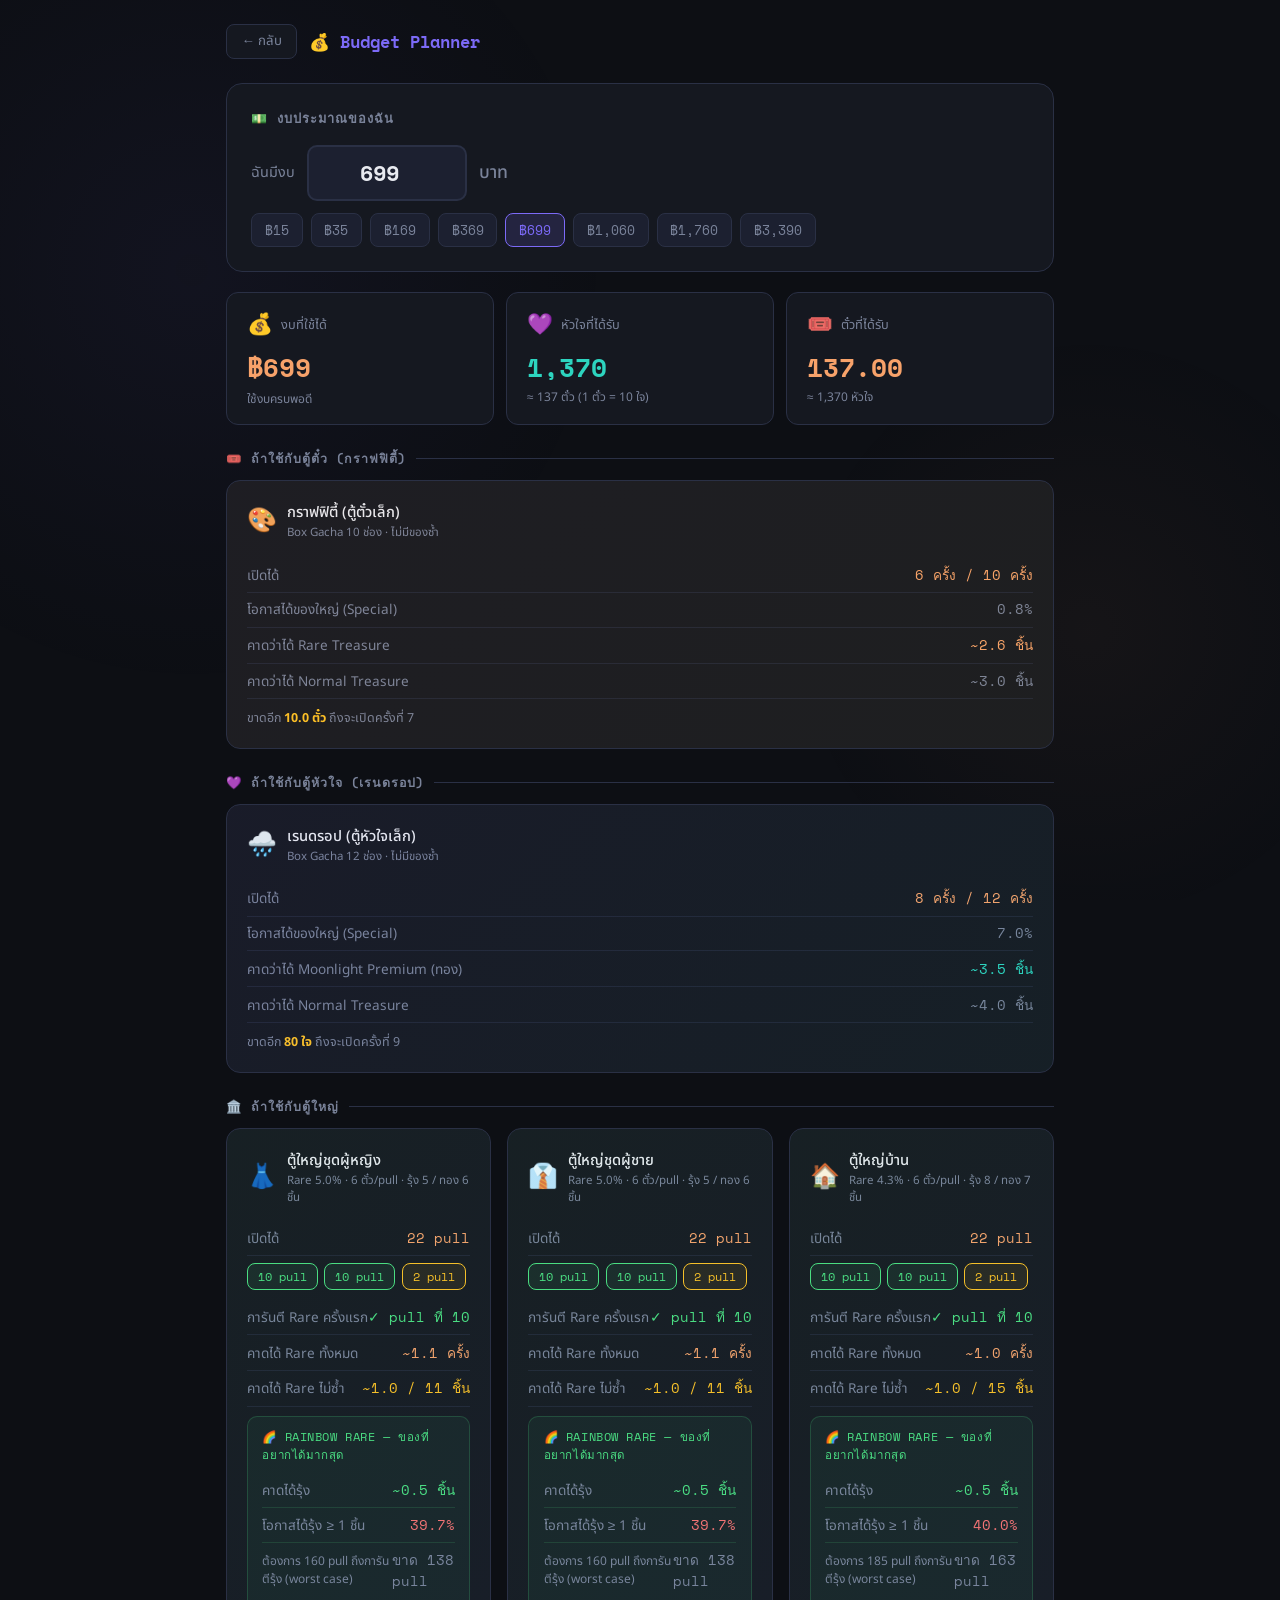
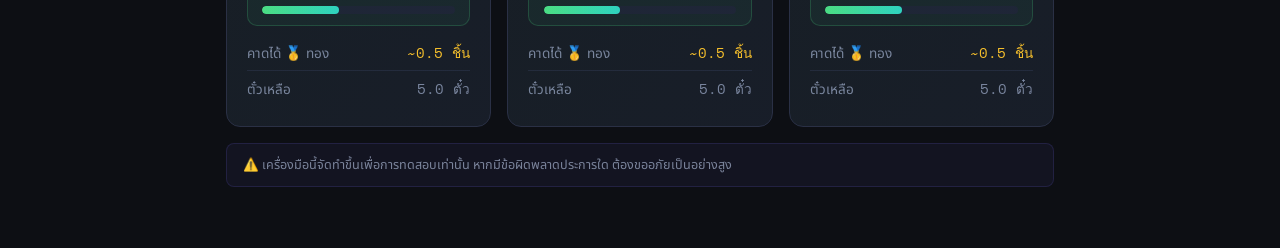
==== commit ad6cb439: "Update budget.html" ====
--- a/budget.html
+++ b/budget.html
@@ -406,7 +406,7 @@
   });
 
   const {totalHearts, totalTickets, totalSpent, leftover} = buyWithBudget(budget);
-
+ 
   // currency cards
   document.getElementById('cur-row').innerHTML = `
     <div class="cur-card">
